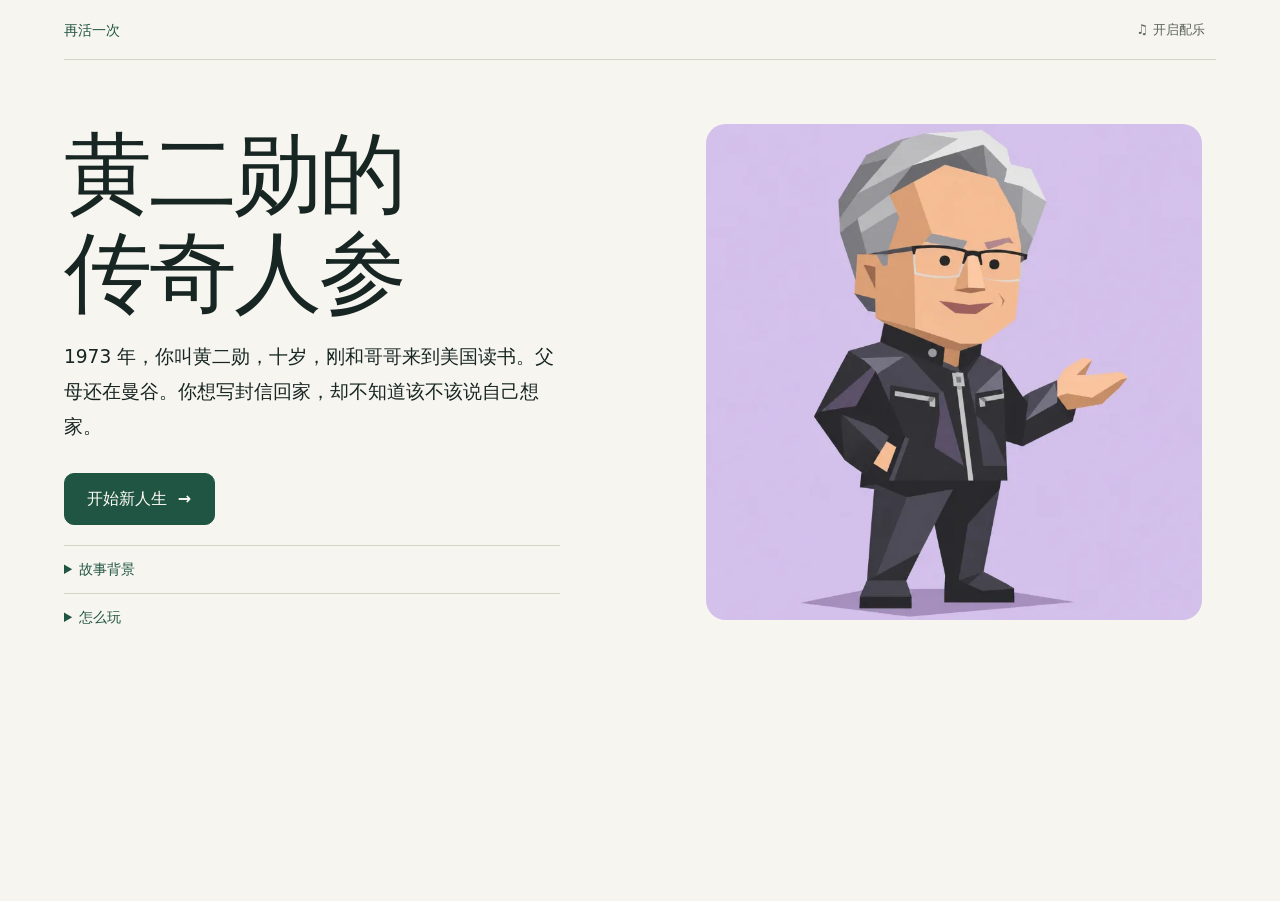
==== index.html @ cb3e5ae6 "Reduce game startup requests on slow connections" ====
<!doctype html>
<html lang="zh-CN">
<head>
  <meta charset="utf-8">
  <meta name="viewport" content="width=device-width, initial-scale=1, viewport-fit=cover">
  <meta name="theme-color" content="#f7f5ef">
  <meta name="description" content="你叫黄二勋，从十岁开始，经历读书、打工、恋爱和成家。十六站，走到2036年。每次由你来选。">
  <title>黄二勋的传奇人参</title>
  <link rel="stylesheet" href="./styles.css">
  <link rel="stylesheet" href="./life-trends.css">
  <link rel="stylesheet" href="./section-emotion.css">
</head>
<body>
  <a class="skip-link" href="#main">跳到主要内容</a>
  <div class="shell">
    <header class="site-header">
      <div id="site-heading"><span class="site-name">再活一次</span></div>
      <button id="music-toggle" class="btn" type="button" aria-pressed="false" title="UCSL 读博模拟器原配乐">♫ 开启配乐</button>
    </header>
    <p id="notice" class="notice" role="status" hidden></p>
    <main id="main" tabindex="-1">
      <div class="home">
        <div class="home-opening">
          <h1 class="page-title"><span class="title-phrase">黄二勋的</span><span class="title-phrase">传奇人参</span></h1>
          <p class="home-intro">1973 年，你叫黄二勋，十岁，刚和哥哥来到美国读书。父母还在曼谷。你想写封信回家，却不知道该不该说自己想家。</p>
        </div>
        <figure class="home-art">
          <div class="home-art-surface"><img src="./assets/jensen-guide.webp" width="768" height="768" alt="银发、眼镜和黑色皮夹克的黄二勋插画小人"></div>
        </figure>
        <div class="home-start" id="startup">
          <p id="startup-status" role="status">正在载入游戏……</p>
          <button id="startup-retry" class="btn" type="button" hidden>重新加载</button>
        </div>
      </div>
      <noscript><p class="loading">请启用 JavaScript 后重新打开本页。</p></noscript>
    </main>
  </div>
  <dialog id="modal" aria-labelledby="modal-title">
    <div id="modal-content"></div>
  </dialog>
  <div id="announcement" class="visually-hidden" role="status"></div>
  <script>
    (function () {
      var status = document.getElementById('startup-status');
      var retry = document.getElementById('startup-retry');
      function update(message) {
        if (!status.isConnected) return;
        status.textContent = message;
        retry.hidden = false;
      }
      var slow = setTimeout(function () {
        update('网络有点慢，游戏仍在载入。');
      }, 8000);
      function checkStartup(event) {
        if (!event.target || event.target.id !== 'game-script') return;
        clearTimeout(slow);
        update('游戏未能载入，请重新加载。');
      }
      document.addEventListener('error', checkStartup, true);
      document.addEventListener('load', checkStartup, true);
      retry.addEventListener('click', function () { location.reload(); });
    })();
  </script>
  <script type="module" id="game-script" src="./game-e1df90e12236.js"></script>
</body>
</html>
---- styles.css ----
@font-face {
  font-family: "Life Handwriting";
  src: url("./assets/fonts/life-handwriting.woff") format("woff");
  font-style: normal;
  font-weight: 400;
  font-display: swap;
}

:root {
  color-scheme: light;
  --paper: #f5f3ec;
  --ink: #172623;
  --muted: #4d5b54;
  --accent: #205543;
  --accent-hover: #154334;
  --wash: #e1e8dd;
  --rule: #a8ada2;
  --outline: #65746a;
  --track: #d9dacf;
  --radius: 0.42rem;
  font-family: Inter, "PingFang SC", "Hiragino Sans GB", "Microsoft YaHei", "Noto Sans CJK SC", system-ui, sans-serif;
  font-size: 100%;
  font-weight: 400;
  line-height: 1.6;
  color: var(--ink);
  background: var(--paper);
  font-synthesis: none;
}

*, *::before, *::after { box-sizing: border-box; }
body { margin: 0; }
button, input { font: inherit; }
button { cursor: pointer; }
button:disabled { cursor: default; }
a { color: var(--accent); text-underline-offset: 0.22em; overflow-wrap: anywhere; }
p, ul, ol, dl { margin: 0; }
h1, h2, h3 { margin: 0; line-height: 1.22; }
p + p { margin-top: 0.8em; }
[hidden] { display: none !important; }
:focus-visible { outline: 2px solid var(--accent); outline-offset: 4px; }
::selection { background: var(--wash); color: var(--ink); }
.visually-hidden, .skip-link:not(:focus) {
  position: absolute;
  inline-size: 1px;
  block-size: 1px;
  overflow: hidden;
  clip-path: inset(50%);
  white-space: nowrap;
}
.skip-link:focus {
  position: fixed;
  z-index: 2;
  inset: 0.7rem auto auto 0.7rem;
  padding: 0.55rem 0.9rem;
  background: var(--paper);
}
.shell {
  max-width: 100rem;
  min-height: 100vh;
  min-height: 100svh;
  margin-inline: auto;
  padding-inline: clamp(1.125rem, 2.6vw, 2.5rem);
  display: flex;
  flex-direction: column;
}
.topbar {
  display: grid;
  grid-template-columns: 1fr auto 1fr;
  align-items: center;
  gap: 1.5rem;
  min-height: 5.25rem;
  border-bottom: 1px solid var(--outline);
  padding: 0.85rem 1.1rem;
}
.brand { display: flex; align-items: center; gap: 0.85rem; min-width: 0; }
.brand strong { font-size: clamp(1.13rem, 2vw, 1.8rem); white-space: nowrap; line-height: 1; }
.brand-mark { position: relative; display: block; flex: 0 0 2.6rem; height: 2.05rem; }
.brand-mark::before, .brand-mark::after {
  content: "";
  position: absolute;
  inset: 54% auto auto 14%;
  width: 76%;
  height: 1.5px;
  background: currentColor;
  transform-origin: left;
}
.brand-mark::before { transform: rotate(-26deg); }
.brand-mark::after { transform: rotate(19deg); }
.brand-mark i {
  position: absolute;
  z-index: 1;
  width: 0.53rem;
  height: 0.53rem;
  border-radius: 50%;
  border: 1.5px solid currentColor;
  background: var(--paper);
}
.brand-mark i:nth-child(1) { top: 42%; left: 5%; }
.brand-mark i:nth-child(2) { top: 15%; right: 9%; }
.brand-mark i:nth-child(3) { bottom: 10%; right: 9%; }
.top-actions { display: flex; justify-content: flex-end; gap: 0.8rem; }
.chapter-dots {
  list-style: none;
  padding: 0;
  display: flex;
  align-items: center;
  gap: clamp(0.55rem, 1.45vw, 1.25rem);
}
.chapter-dots li { width: 0.7rem; height: 0.7rem; border: 1px solid var(--accent); border-radius: 50%; }
.chapter-dots .past { background: var(--accent); }
.chapter-dots .current { background: var(--accent); outline: 1px solid var(--accent); outline-offset: 3px; }
.btn {
  display: inline-flex;
  gap: 0.65em;
  align-items: center;
  justify-content: center;
  min-height: 2.85rem;
  padding: 0.55rem 1.1rem;
  border: 1px solid var(--outline);
  border-radius: var(--radius);
  background: transparent;
  color: var(--ink);
  font-weight: 620;
  line-height: 1.35;
  text-align: center;
}
.btn:hover:not(:disabled) { background: var(--wash); }
.btn.primary { background: var(--accent); border-color: var(--accent); color: #fffdf7; }
.btn.primary:hover:not(:disabled) { background: var(--accent-hover); border-color: var(--accent-hover); }
.btn:disabled { background: var(--track); color: var(--muted); border-color: var(--track); }
.btn.large { min-height: 3.45rem; padding-inline: 1.45rem; font-size: 1.1rem; }
.btn.quiet { border-color: transparent; font-weight: 500; }
.actions { display: flex; align-items: center; flex-wrap: wrap; gap: 0.7rem; }
#main { flex: 1; }
.page-title:focus, #main:focus { outline: none; }
.footer { padding: 1rem 1.1rem 1.25rem; border-top: 1px solid var(--rule); font-size: 0.85rem; color: var(--muted); }
.notice { margin-top: 1rem; padding: 0.6rem 0.85rem; border: 1px solid var(--outline); border-radius: var(--radius); color: var(--muted); }
.loading { padding: 3rem 1rem; color: var(--muted); }
.eyebrow { color: var(--accent); font-size: 0.98rem; font-weight: 700; font-variant-numeric: tabular-nums; }
.subtle { color: var(--muted); font-size: 0.92rem; }

.home {
  display: grid;
  grid-template-columns: minmax(0, 1fr);
  gap: 1.3rem;
  width: min(100%, 72rem);
  margin-inline: auto;
  padding: clamp(1.75rem, 5vw, 4.5rem) 0 2rem;
}
.home-meta { border-top: 1px solid var(--outline); padding-top: 1rem; padding-bottom: 0.55rem; }
.home-meta dl { display: grid; grid-template-columns: auto 1fr; gap: 0.55rem 1.2rem; }
.home-meta dt { color: var(--muted); }
.home-meta dd { margin: 0; font-weight: 650; }
.home-meta p { margin-top: 1.1rem; }
.life-prologue { max-width: 40rem; display: grid; gap: 1.3rem; margin-top: 1.7rem; }
.life-prologue h2 { font-size: 1rem; color: var(--accent); margin-bottom: 0.5rem; }
.life-prologue p { color: var(--muted); line-height: 1.85; }
.opening-task { line-height: 1.8; }
.scene-context { margin-block: 1rem 1.2rem; font-size: 0.93rem; line-height: 1.7; overflow-wrap: anywhere; }
.scene-date { color: var(--accent); font-weight: 650; }
.street-address, .person-role { color: var(--muted); }
.cast-line { max-width: 64rem; }
.address-note { margin-top: 0.45rem; font-size: 0.82rem; color: var(--muted); }
.address-note summary { cursor: pointer; width: fit-content; }
.address-note p { margin-top: 0.45rem; }
.scene-mission { border-block: 1px solid var(--rule); padding-block: 1rem; margin-block: 1.3rem; }
.scene-mission h2 { font-size: 1.04rem; color: var(--accent); margin-bottom: 0.55rem; line-height: 1.6; }
.scene-mission h2 span { font-weight: 450; color: var(--muted); }
.mission-deliverable { color: var(--muted); font-size: 0.9rem; }

.game-layout {
  display: grid;
  grid-template-columns: clamp(10rem, 17.5vw, 16.5rem) minmax(0, 1fr);
  gap: clamp(1.7rem, 4vw, 4.2rem);
  padding: clamp(1.6rem, 2.5vw, 2.45rem) clamp(0rem, 1.2vw, 1.1rem);
}
.sidebar { padding: 0.35rem clamp(1rem, 2vw, 2rem) 0 0; border-inline-end: 1px solid var(--rule); }
.year { font-size: clamp(1.8rem, 4.25vw, 4.1rem); font-weight: 800; letter-spacing: -0.045em; line-height: 1.1; font-variant-numeric: tabular-nums; overflow-wrap: anywhere; }
.place { margin-top: 0.45rem; font-size: clamp(0.92rem, 1.4vw, 1.2rem); }
.chapter-nav { margin-top: 1.5rem; border-top: 1px solid var(--rule); padding-top: 1.25rem; }
.chapter-counter { font-size: 1rem; font-weight: 700; }
.chapter-list { position: relative; list-style: none; margin-top: 1rem; padding: 0 0 0 1.4rem; }
.chapter-list::before { content: ""; position: absolute; inset: 1.35rem auto 1.35rem 0.38rem; width: 1px; background: var(--outline); }
.chapter-list li {
  position: relative;
  margin-block: 0.32rem;
  padding: 0.47rem 0.58rem;
  line-height: 1.4;
  border-radius: var(--radius);
  font-size: clamp(0.88rem, 1.35vw, 1.15rem);
}
.chapter-list li::before {
  content: "";
  position: absolute;
  left: -1.42rem;
  top: 50%;
  width: 0.78rem;
  height: 0.78rem;
  transform: translateY(-50%);
  border-radius: 50%;
  border: 1px solid var(--accent);
  background: var(--paper);
}
.chapter-list .past::before, .chapter-list [aria-current]::before { background: var(--accent); }
.chapter-list [aria-current] { background: var(--accent); color: #fffdf7; font-weight: 700; }
.play-column { min-width: 0; }
.scene-header {
  display: flex;
  justify-content: space-between;
  gap: 0.45rem 1rem;
  flex-wrap: wrap;
  margin: 0 0 0.75rem;
}
.scene-clock { color: var(--muted); font-size: 0.88rem; font-variant-numeric: tabular-nums; }
.scene-title {
  padding: 0 0 0.75rem;
  border-bottom: 1px solid var(--outline);
  font-size: clamp(2rem, 3.9vw, 3.65rem);
  font-weight: 790;
  letter-spacing: -0.035em;
  overflow-wrap: anywhere;
}
.scene-story { margin-block: 1rem 1.2rem; font-size: clamp(1.06rem, 1.65vw, 1.4rem); line-height: 1.7; max-width: 49em; }
.story-text { white-space: pre-line; overflow-wrap: anywhere; }
.echo { border-inline-start: 2px solid var(--outline); padding-inline-start: 0.75rem; margin-block: 1.05rem; color: var(--muted); font-size: 0.95rem; }
.echo strong { color: var(--accent); }
.phase-form { margin: 1.55rem 0 0; }
.options {
  display: grid;
  gap: 0.72rem;
  border: 0;
  padding: 0;
  margin: 0;
  min-inline-size: 0;
}
.phase-heading { margin-bottom: 0.6rem; padding: 0; color: var(--accent); font-size: 1.17rem; font-weight: 730; }
.phase-description { max-width: 48rem; margin-bottom: 0.35rem; color: var(--muted); }
.choice-row {
  position: relative;
  display: grid;
  grid-template-columns: 2.5rem minmax(0, 1fr) auto;
  gap: 0.6rem 1.15rem;
  align-items: center;
  min-height: 5.05rem;
  padding: 0.75rem clamp(0.78rem, 2vw, 1.6rem);
  border: 1px solid var(--outline);
  border-radius: var(--radius);
  cursor: pointer;
}
.choice-row:hover, .choice-row:has(:checked) { background: var(--wash); border-color: var(--accent); }
.choice-row:has(:focus-visible) { outline: 2px solid var(--accent); outline-offset: 3px; }
.choice-row:has(:disabled) { cursor: default; color: var(--muted); border-color: var(--rule); }
.choice-row:has(:disabled):hover { background: transparent; }
.option-letter { color: var(--accent); font-size: 1.55rem; font-weight: 740; text-align: center; border-inline-end: 1px solid var(--outline); padding-inline-end: 0.45rem; }
.option-title { display: block; font-size: clamp(1.08rem, 1.7vw, 1.38rem); font-weight: 720; line-height: 1.4; overflow-wrap: anywhere; }
.option-description { display: block; color: var(--muted); font-size: clamp(0.9rem, 1.25vw, 1.06rem); overflow-wrap: anywhere; }
.option-preview { display: flex; flex-wrap: wrap; gap: 0.1rem 1rem; margin-top: 0.18rem; color: var(--accent); font-size: 0.87rem; }
.option-preview b { font-weight: 680; }
.option-preview b + b { margin-inline-start: 0.5em; }
.radio-mark { inline-size: 1.1rem; block-size: 1.1rem; border: 1px solid var(--outline); border-radius: 50%; }
.choice-row:has(:checked) .radio-mark { border: 0.29rem solid var(--accent); background: var(--paper); }
.choice-row:has(:disabled) .radio-mark { visibility: hidden; }
.turn-bar {
  border-top: 1px solid var(--rule);
  display: grid;
  grid-template-columns: minmax(0, 1fr) auto;
  align-items: start;
  gap: 0.65rem 2.4rem;
  margin-top: 1.35rem;
  padding-top: 1rem;
}
.turn-bar > .btn { min-width: 10.5rem; }
.stat-grid { display: grid; grid-template-columns: repeat(3, minmax(0, 1fr)); gap: 0.6rem clamp(0.6rem, 2.5vw, 2.1rem); min-width: 0; }
.stat-grid label { min-width: 0; font-variant-numeric: tabular-nums; }
.stat-grid label span { display: block; font-size: 0.92rem; font-weight: 650; }
progress, meter {
  display: block;
  width: 100%;
  height: 0.45rem;
  border: 0;
  border-radius: 1rem;
  background: var(--track);
  overflow: hidden;
}
progress { margin-top: 0.34rem; appearance: none; }
progress::-webkit-progress-bar { background: var(--track); }
progress::-webkit-progress-value { background: var(--accent); border-radius: 1rem; }
progress::-moz-progress-bar { background: var(--accent); border-radius: 1rem; }
.meter-track { width: 100%; height: 0.4rem; border-radius: 1rem; background: var(--track); overflow: hidden; }
.meter-track span { display: block; height: 100%; border-radius: 1rem; background: var(--accent); }
.more-stats { margin-top: 0.5rem; font-size: 0.84rem; }
.more-stats .stat-grid { margin-top: 0.6rem; }
summary { cursor: pointer; color: var(--accent); }
.scene-fact { margin-top: 1.05rem; font-size: 0.9rem; }
.scene-fact summary, .archive .source-list { padding-block: 0.42rem; }
.fact-body { padding-block: 0.45rem 0.7rem; }
.fact-body p + p { margin-top: 0.45rem; }
.source-list { padding-inline-start: 1.2rem; margin-top: 0.5rem; }
.source-list li + li { margin-top: 0.35rem; }
.prep-result { margin-top: 1rem; }
.prep-result > div { margin-block: 0.45rem 0.8rem; }
.result { margin-top: 1.5rem; max-width: 54rem; }
.result h2 { margin-block: 0.55rem 0.75rem; font-size: clamp(1.4rem, 2.4vw, 2.1rem); overflow-wrap: anywhere; }
.result .story-text { font-size: clamp(1.03rem, 1.4vw, 1.22rem); }
.result .subtle { margin-top: 0.65rem; }

.ending-layout { display: grid; grid-template-columns: minmax(0, 0.95fr) minmax(0, 1.05fr); gap: clamp(2rem, 5.3vw, 5rem); padding: clamp(2rem, 5.4vw, 4.5rem) clamp(0rem, 2.5vw, 2.1rem); }
.ending-layout > * { min-width: 0; }
.ending-life h1 { font-size: clamp(2.55rem, 4.75vw, 4.7rem); letter-spacing: -0.045em; margin-block: 0.35rem 0.8rem; overflow-wrap: anywhere; }
.ending-subtitle { color: var(--accent); font-size: 1.12rem; font-weight: 650; }
.ending-life .story-text { margin-top: 1.1rem; }
.ending-life .actions { margin-block: 1.3rem 1.65rem; }
.highlights { margin-block: 1.4rem; border-top: 1px solid var(--rule); padding-top: 1rem; }
.highlights h2, .ending-life .journal h2 { margin-bottom: 0.65rem; font-size: 1.15rem; }
.highlights li + li { margin-top: 0.65rem; }
.portrait { padding-inline-start: clamp(1.4rem, 3.6vw, 3.6rem); border-inline-start: 1px solid var(--rule); }
.portrait > h2 { font-size: clamp(1.7rem, 3.15vw, 2.6rem); margin-block: 0.35rem 0.7rem; overflow-wrap: anywhere; }
.portrait > p { margin-block: 0.65rem; }
.dimension-group { margin-top: 1.2rem; }
.dimension-group h3 { font-size: 0.96rem; padding-bottom: 0.45rem; border-bottom: 1px solid var(--outline); }
.dimension { border-bottom: 1px solid var(--rule); }
.dimension summary { padding-block: 0.58rem; font-weight: 650; }
.dimension summary .dimension-meta { display: block; color: var(--muted); font-size: 0.86rem; font-weight: 450; }
.dimension-body { padding: 0.15rem 0 0.85rem 0.9rem; font-size: 0.92rem; }
.dimension-scale { display: flex; justify-content: space-between; align-items: start; gap: 0.6rem; margin-top: 0.25rem; font-size: 0.78rem; color: var(--muted); }
.dimension-body ul { padding-inline-start: 1.1rem; margin-top: 0.55rem; }
.dimension-body li + li { margin-top: 0.45rem; }
.journal { list-style: none; padding: 0; }
.journal-entry { border-top: 1px solid var(--rule); }
.journal-entry summary { min-height: 2.7rem; padding-block: 0.55rem; }
.journal-entry div { padding: 0 0 0.95rem 0.8rem; }
.journal-entry p { margin-top: 0.25rem; }
.archive { margin-top: 1.15rem; }

dialog {
  width: min(36rem, calc(100% - 2rem));
  max-height: min(45rem, calc(100% - 2rem));
  padding: 0;
  border: 1px solid var(--outline);
  border-radius: var(--radius);
  background: var(--paper);
  color: var(--ink);
  overscroll-behavior: contain;
}
dialog::backdrop { background: rgb(23 38 35 / 46%); }
body:has(dialog[open]) { overflow: hidden; }
#modal-content { padding: clamp(1.2rem, 3.8vw, 2rem); }
.modal-head { margin-bottom: 0.8rem; }
.modal-head h2 { font-size: clamp(1.4rem, 3vw, 1.9rem); overflow-wrap: anywhere; }
.modal-body { min-width: 0; overflow-wrap: anywhere; }
.modal-body .actions, #modal-content > .actions { justify-content: flex-end; margin-top: 1.2rem; }
.modal-body .subtle { margin-top: 0.45rem; }
.field { display: grid; gap: 0.35rem; margin-top: 0.9rem; font-weight: 650; }
.field input { padding: 0.6rem 0.7rem; border: 1px solid var(--outline); border-radius: var(--radius); background: transparent; color: var(--ink); font-weight: 400; width: 100%; }
.confirm-effects { border-top: 1px solid var(--rule); margin-top: 0.8rem; padding-top: 0.6rem; }
.confirm-outcomes { list-style: none; padding: 0; margin-top: 0.8rem; }
.confirm-outcomes li { border-top: 1px solid var(--rule); padding-block: 0.55rem; }
.confirm-outcomes p { margin-top: 0.22rem; }
.probability-basis { margin-top: 0.65rem; }
.probability-basis ul { padding-inline-start: 1.25rem; }

.phase-progress { display:flex; flex-wrap:wrap; gap:0.5rem 1.4rem; list-style:none; padding:0; margin:0.7rem 0 1.1rem; color:var(--muted); font-size:0.86rem; }
.phase-progress li { display:flex; align-items:center; gap:0.4rem; }
.phase-progress li span { display:inline-grid; place-items:center; width:1.35rem; height:1.35rem; border:1px solid var(--rule); border-radius:50%; font-size:0.75rem; }
.phase-progress [aria-current] { color:var(--accent); font-weight:700; }
.phase-progress [aria-current] span { background:var(--accent); border-color:var(--accent); color:var(--paper); }
.phase-progress .complete span { background:var(--wash); border-color:var(--accent); }
.life-commitments { margin-top:1.4rem; border-top:1px solid var(--rule); padding-top:0.9rem; font-size:0.84rem; }
.life-commitments dl { margin-top:0.8rem; }
.life-commitments dl div + div { margin-top:0.7rem; }
.life-commitments dt { color:var(--muted); }
.life-commitments dd { margin:0; font-weight:600; }
.option-tradeoff { display:block; margin-top:0.4rem; font-size:0.88rem; color:var(--muted); line-height:1.65; }
.result-resources { margin-top:0.9rem; font-size:0.88rem; }
.career-reflection { border-inline-start:1px solid var(--rule); padding-inline-start:clamp(1.4rem,3.6vw,3.6rem); align-self:start; }
.career-reflection h2 { margin:0.5rem 0; font-size:clamp(1.5rem,2.7vw,2.3rem); }
.career-reflection .story-text { margin-top:0.8rem; }
.life-facets { grid-column:1 / -1; display:grid; grid-template-columns:repeat(2,minmax(0,1fr)); gap:2rem 3rem; }
.resource-history { grid-column:1 / -1; min-width:0; border-top:1px solid var(--rule); padding:1rem 0; }
.resource-history > summary { color:var(--accent); font-weight:700; }
.resource-history > p { margin:1rem 0; max-width:65rem; }
.resource-controls { display:flex; flex-wrap:wrap; gap:1rem; }
.resource-controls label { display:grid; gap:.35rem; color:var(--muted); font-size:.9rem; }
.resource-controls select { padding:.6rem .8rem; min-height:44px; border:1px solid var(--rule); border-radius:8px; background:var(--paper); color:var(--ink); font:inherit; }
.resource-receipts { display:grid; gap:.65rem; padding-left:1.4rem; }
.resource-receipts p { margin:.2rem 0 0; color:var(--muted); }
.life-facet { border-top:1px solid var(--outline); padding-top:1rem; min-width:0; }
.life-facet h3 { margin-block:0.5rem 0.8rem; font-size:clamp(1.3rem,2vw,1.8rem); }
.life-facet > p:not(.eyebrow) { color:var(--muted); }
.life-facet details { margin-top:1rem; font-size:0.9rem; }
.life-facet ul { padding-left:1.2rem; margin-top:0.8rem; }
.life-facet li + li { margin-top:0.8rem; }
.life-facet li p { margin-top:0.2rem; color:var(--muted); }
.career-journal-heading { margin-top:2rem; }
.journal-heading { margin-bottom:1rem; }
.whole-life-ending .dimension-report { grid-column:auto; }

@media (max-width:40rem) {
  .phase-progress { gap:0.4rem 1rem; font-size:0.8rem; }
  .life-commitments { margin-top:0.7rem; padding-top:0.65rem; }
  .life-commitments dl { display:grid; grid-template-columns:repeat(2,minmax(0,1fr)); gap:0.6rem; }
  .life-commitments dl div + div { margin:0; }
  .life-facets { grid-template-columns:1fr; gap:1.5rem; }
  .career-reflection { border-inline-start:0; border-top:1px solid var(--rule); padding:1.2rem 0 0; }
}

@media (max-width: 52rem) {
  .topbar { padding-inline: 0; gap: 0.7rem; }
  .top-actions { gap: 0.45rem; }
  .top-actions .btn { padding-inline: 0.65rem; font-size: 0.9rem; }
  .game-layout { gap: 1.35rem; grid-template-columns: 8.4rem minmax(0, 1fr); }
  .sidebar { padding-inline-end: 0.85rem; }
  .turn-bar { gap: 0.7rem 1.25rem; }
  .ending-layout { gap: 1.7rem; }
}
@media (max-width: 40rem) {
  .topbar { grid-template-columns: minmax(0, 1fr) auto; min-height: 3.95rem; }
  #top-progress { display: none; }
  .brand { gap: 0.38rem; }
  .brand-mark { flex-basis: 1.85rem; height: 1.8rem; }
  .brand-mark i { width: 0.39rem; height: 0.39rem; }
  .top-actions .btn { padding-inline: 0.6rem; min-height: 2.75rem; }
  .footer { padding-inline: 0; }
  .game-layout { display: block; padding-top: 0.9rem; }
  .sidebar { padding: 0; border: 0; margin-bottom: 1rem; }
  .location { display: flex; align-items: baseline; flex-wrap: wrap; gap: 0.25rem 0.7rem; }
  .year { font-size: 1.65rem; }
  .place { margin: 0; }
  .chapter-nav { margin-top: 0.7rem; padding-top: 0.6rem; border-top: 1px solid var(--rule); }
  .chapter-list { display: none; }
  .chapter-counter { color: var(--muted); font-size: 0.85rem; font-weight: 540; }
  .scene-title { padding-bottom: 0.65rem; }
  .scene-story { margin-block: 0.8rem 1rem; }
  .phase-form { margin-top: 1.2rem; }
  .choice-row { grid-template-columns: 1.65rem minmax(0, 1fr) auto; gap: 0.55rem; }
  .option-letter { font-size: 1.1rem; padding-inline-end: 0.35rem; }
  .option-preview { gap: 0.05rem 0.6rem; }
  .radio-mark { inline-size: 0.9rem; block-size: 0.9rem; }
  .choice-row:has(:checked) .radio-mark { border-width: 0.22rem; }
  .turn-bar { grid-template-columns: 1fr; gap: 0.85rem; }
  .turn-bar > .btn { width: 100%; }
  .stat-grid { gap: 0.55rem; }
  .stat-grid label span { font-size: 0.85rem; }
  .ending-layout { display: block; padding-block: 1.8rem; }
  .portrait { margin-top: 1.6rem; padding: 1.4rem 0 0; border: 0; border-top: 1px solid var(--outline); }
}
@media (max-width: 23rem) {
  .shell { padding-inline: 0.8rem; }
  .topbar { gap: 0.35rem; }
  .top-actions { gap: 0.3rem; }
}
@media (forced-colors: active) {
  .choice-row:has(:checked) { border: 2px solid Highlight; }
  .chapter-dots .current { outline-color: Highlight; }
  .meter-track span { background: Highlight; }
}
.mobile-chapter { display: none; }
.atlas-link { display: inline-block; margin-top: 0.7rem; font-size: 0.91rem; }
.year.long-year { font-size: clamp(1.7rem, 2.7vw, 2.65rem); }
.journal-entry .journal-detail { padding: 0 0 0.9rem 0.8rem; }
.journal-entry .fact-body { padding: 0.35rem 0 0.5rem; }
.highlights ul { padding-inline-start: 1.2rem; }
.highlights p { margin-top: 0.2rem; }
.journal-heading { margin-bottom: 0.7rem; font-size: 1.26rem; }
.route-summary { margin-bottom: 0.7rem; }
.life-chart {
  grid-column: 1 / -1;
  border-top: 1px solid var(--outline);
  padding-top: 1.2rem;
  scroll-margin-top: 1rem;
}
.life-chart h2 { margin-bottom: 0.35rem; font-size: clamp(1.5rem, 3vw, 2.35rem); }
.chart-scroll { overflow-x: auto; margin-top: 0.85rem; }
.chart-scroll svg { display: block; width: 100%; height: auto; }
.chart-gridline { stroke: var(--rule); stroke-width: 1; }
.chart-tick, .candle-year { fill: var(--muted); font-size: 12px; }
.candle-close { fill: var(--ink); font-size: 12px; font-weight: 700; }
.candle { color: var(--accent); cursor: pointer; }
.candle.up { color: #7b5327; }
.candle.flat { color: var(--muted); }
.candle-hit { fill: transparent; stroke: transparent; stroke-width: 1.5px; }
.candle:hover .candle-hit { fill: rgb(32 85 67 / 6%); }
.candle.selected .candle-hit { fill: rgb(32 85 67 / 7%); stroke: var(--outline); }
.candle:focus-visible .candle-hit { stroke: var(--accent); stroke-width: 2.5px; }
.candle-wick { stroke: currentColor; stroke-width: 2; }
.candle-body { fill: currentColor; }
.candle-detail { margin-top: 1rem; padding: 0.9rem 0 0.15rem; border-top: 1px solid var(--rule); }
.candle-detail-heading { display: flex; align-items: baseline; gap: 0.35rem 1rem; flex-wrap: wrap; margin-bottom: 0.4rem; }
.candle-detail p { max-width: 57rem; }
.candle-detail .story-text { margin-top: 0.3rem; }
.chart-values, .chart-components { display: grid; grid-template-columns: repeat(4, minmax(0, 1fr)); gap: 0.65rem; margin-top: 0.8rem; max-width: 37rem; }
.chart-values div, .chart-components div { border-top: 1px solid var(--rule); padding-top: 0.35rem; }
.chart-values dt, .chart-components dt { color: var(--muted); font-size: 0.86rem; }
.chart-values dd, .chart-components dd { margin: 0; font-weight: 700; font-variant-numeric: tabular-nums; }
.ending-journal { grid-column: auto; }
.ending-layout { row-gap: 2.3rem; }
.dimension-meter { display: block; margin-top: 0.5rem; }
.dimension-report { scroll-margin-top: 1.5rem; }
.dimension-report .dimension-scale { font-weight: 400; font-size: 0.72rem; }
.dimension-report .dimension-meta { font-size: 0.77rem; }
@media (min-width: 80rem) {
  .dimension-columns { display: grid; grid-template-columns: repeat(2,minmax(0,1fr)); gap: 0 1.8rem; }
}

@media (max-width: 40rem) {
  .mobile-chapter { display: inline; }
  .year.long-year { font-size: 1.65rem; }
  .life-chart, .ending-journal { margin-top: 1.7rem; }
}
@media (forced-colors: active) {
  .candle.selected .candle-hit { stroke: Highlight; }
  .candle:focus-visible .candle-hit { stroke: Highlight; stroke-dasharray: 4 2; }
}

/* Story-led UI. Shared game, unchanged engine and saved-state contract. */
:root {
  --paper: #f7f5ef;
  --muted: #59635b;
  --wash: #e8eddf;
  --rule: #d4d5c9;
  --outline: #a9b2a3;
  --radius: 0.625rem;
}
.shell { max-width: 86rem; padding-inline: clamp(1rem, 4vw, 3.5rem); }
.topbar { min-height: 5rem; padding-inline: 0; border-color: var(--rule); gap: 1rem; }
.brand strong { font-size: 1.4rem; letter-spacing: 0.02em; }
.brand-mark { flex-basis: 2rem; height: 1.8rem; color: var(--accent); }
.top-actions .btn { border-color: transparent; color: var(--accent); font-size: 0.92rem; padding-inline: 0.7rem; }
.chapter-dots { gap: 0.8rem; }
.chapter-dots li { width: 0.45rem; height: 0.45rem; border-color: var(--outline); background: var(--rule); }
.chapter-dots .past, .chapter-dots .current { background: var(--accent); }
.btn { transition: background-color 140ms ease-out, border-color 140ms ease-out; min-height: 2.85rem; }
.btn.large { min-height: 3.25rem; font-size: 1rem; padding-inline: 1.4rem; }
.btn:active:not(:disabled) { transform: translateY(1px); }
.btn:disabled { color: #53604d; background: #e1e4d8; border-color: #e1e4d8; }
.home h1 { font-size: clamp(2.65rem, 7vw, 5.5rem); line-height: 1.13; font-weight: 800; letter-spacing: -0.035em; margin-bottom: 1rem; text-wrap: balance; }
.home .title-phrase { display: inline-block; white-space: nowrap; }
.home-intro { font-size: clamp(1rem, 1.55vw, 1.16rem); line-height: 1.9; max-width: 31rem; }
.home-art { margin: 0; width: min(45%, 13rem); justify-self: center; }
.home-art-surface { border-radius: 1.25rem; overflow: hidden; background: #ebe6f1; }
.home-art img { display: block; width: 100%; height: auto; object-fit: contain; }
.life-prologue { gap: 0; margin-top: 1.25rem; max-width: 31rem; }
.life-prologue details { border-top: 1px solid var(--rule); }
.life-prologue summary, .home-explore > summary { padding-block: 0.75rem; font-size: 0.9rem; }
.life-prologue p, .home-explore p { font-size: 0.9rem; line-height: 1.85; padding-block: 0.25rem 0.8rem; }
.home-explore { border-top: 1px solid var(--rule); max-width: 31rem; }
@media (min-width: 48rem) {
  .home { grid-template-columns: minmax(0, 1fr) minmax(0, 0.95fr); grid-template-rows: auto 1fr; gap: 1.75rem clamp(2rem, 6vw, 5.5rem); align-items: start; }
  .home-art { grid-column: 2; grid-row: 1 / span 2; width: 100%; max-width: 31rem; }
  .home-start { grid-column: 1; }
  .home .title-phrase { display: block; }
}
.explore-links { display: grid; gap: 0.5rem; padding-bottom: 1rem; }
.explore-links .atlas-link { margin: 0; min-height: 2.75rem; display: inline-flex; align-items: center; }
.game-layout { display: block; padding: 0; }
.journey-strip { display: flex; flex-wrap: wrap; align-items: center; justify-content: space-between; gap: 0.5rem 1.4rem; padding-block: 1.35rem; border-bottom: 1px solid var(--rule); }
.location { display: flex; align-items: baseline; flex-wrap: wrap; gap: 0.6rem 1rem; }
.year, .year.long-year { font-size: 1.45rem; font-weight: 700; letter-spacing: -0.02em; line-height: 1.4; }
.place { font-size: 0.9rem; color: var(--muted); margin: 0; }
.place span { margin-inline: 0.7rem; color: var(--outline); }
.chapter-nav { position: relative; margin: 0; padding: 0; border: 0; font-size: 0.84rem; }
.chapter-nav > summary { min-height: 2.75rem; display: flex; align-items: center; gap: 0.65rem; }
.chapter-nav > summary::after { content: '⌄'; }
.chapter-list { position: absolute; display: block; top: 2.25rem; right: 0; width: 13rem; z-index: 2; margin: 0; padding: 0.8rem 0.8rem 0.8rem 2.2rem; background: var(--paper); border: 1px solid var(--rule); border-radius: 0.75rem; box-shadow: 0 10px 30px rgb(23 38 35 / 9%); }
.chapter-list::before { left: 1.15rem; }
.chapter-list li { font-size: 0.9rem; }
.play-column { display: grid; grid-template-columns: minmax(0, 0.95fr) minmax(0, 1fr); column-gap: clamp(2.5rem, 5vw, 5rem); row-gap: 1.5rem; padding-block: 1.3rem 2.5rem; }
.scene-header { grid-column: 1 / -1; align-items: center; margin: 0 0 0.2rem; }
.phase-progress { margin: 0; gap: 1rem; font-size: 0.84rem; }
.phase-progress li + li::before { content: ''; width: 1.8rem; height: 1px; background: var(--rule); margin-right: 0.5rem; }
.phase-progress li span { width: 1.4rem; height: 1.4rem; }
.scene-clock { font-size: 0.76rem; color: var(--muted); }
.scene-stage, .decision-stage { min-width: 0; }
.scene-stage > .eyebrow { font-size: 0.86rem; margin-bottom: 0.7rem; }
.scene-title { padding: 0; border: 0; font-size: clamp(1.7rem, 2.8vw, 2.55rem); line-height: 1.35; letter-spacing: -0.02em; text-wrap: pretty; }
.scene-art { position: relative; margin: 1.25rem 0 0; border-radius: 1rem; overflow: hidden; }
.scene-art img { width: 100%; height: auto; max-height: 16rem; object-fit: cover; display: block; }
.scene-story { margin-block: 1.2rem; font-size: 1rem; line-height: 1.9; white-space: normal; }
.story-more { margin-top: 0.55rem; font-size: 0.96rem; }
.story-more summary { font-size: 0.86rem; padding-block: 0.45rem; }
.story-more p { margin-top: 0.4rem; }
.scene-mission { border: 0; background: #ebeee3; border-radius: 0.75rem; padding: 1rem 1.15rem; margin-block: 1.25rem; font-size: 0.9rem; line-height: 1.8; }
.scene-mission h2 { font-size: 1rem; margin-bottom: 0.4rem; }
.scene-mission h2 span { display: block; font-size: 0.8rem; }
.mission-deliverable { font-size: 0.8rem; margin-top: 0.35rem; }
.mission-deliverable summary { padding-block: 0.4rem; }
.scene-context, .life-commitments { margin: 0; border-top: 1px solid var(--rule); padding: 0; font-size: 0.85rem; }
.scene-context > summary, .life-commitments > summary { padding-block: 0.8rem; min-height: 2.75rem; }
.context-body { padding-bottom: 1rem; line-height: 1.8; }
.context-body p + p { margin-top: 0.6rem; }
.life-commitments dl { margin: 0; padding-block: 0.3rem 1rem; display: grid; grid-template-columns: repeat(2, minmax(0, 1fr)); gap: 0.7rem; }
.life-commitments dl div + div { margin: 0; }
.echo { margin-block: 1rem 0; font-size: 0.85rem; line-height: 1.8; }
.decision-stage { padding-top: 0.1rem; }
.choices-jump { display: none; }
.phase-form { margin: 0; }
.phase-form:focus { outline: none; }
.phase-heading { font-size: clamp(1.2rem, 1.75vw, 1.55rem); margin-bottom: 1rem; color: var(--ink); line-height: 1.5; }
.phase-description { font-size: 0.9rem; margin-bottom: 0.5rem; line-height: 1.75; }
.options { gap: 0.75rem; }
.choice-row { grid-template-columns: 1.85rem minmax(0, 1fr) 1.1rem; align-items: start; gap: 0.8rem; padding: 1.1rem 1.05rem; border: 1px solid var(--rule); border-radius: 0.9rem; background: #fcfbf7; min-height: 5.25rem; transition: background-color 140ms ease-out, border-color 140ms ease-out; }
.choice-row:hover { background: #f0f2e9; }
.choice-row:has(:checked) { background: var(--wash); border-color: var(--accent); }
.option-letter { border: 0; padding: 0; border-radius: 0.45rem; background: #ebeddf; color: var(--accent); font-size: 0.93rem; font-weight: 700; width: 1.85rem; height: 1.85rem; display: grid; place-items: center; }
.choice-row:has(:checked) .option-letter { background: var(--accent); color: #fffdf7; }
.option-title { font-size: 1.02rem; line-height: 1.55; font-weight: 680; }
.option-description { font-size: 0.86rem; line-height: 1.75; margin-top: 0.3rem; }
.option-expanded { display: none; margin-top: 0.65rem; padding-top: 0.65rem; border-top: 1px solid #cbd4c0; font-size: 0.85rem; line-height: 1.75; color: var(--muted); }
.option-preview { display: none; margin-top: 0.55rem; font-size: 0.82rem; line-height: 1.75; }
.option-preview > span { display: block; }
.choice-row:has(:checked) .option-expanded, .choice-row:has(:checked) .option-preview,
.choice-row:has(:disabled) .option-preview { display: block; }
.choice-row:has(:disabled) { background: #f1f0e9; }
.radio-mark { border: 0; width: 1.1rem; height: 1.85rem; line-height: 1.85rem; color: transparent; font-weight: 700; }
.choice-row:has(:checked) .radio-mark { color: var(--accent); background: none; border: 0; }
.choice-hint { min-height: 1.5rem; color: var(--muted); font-size: 0.8rem; margin-top: 0.85rem; }
.turn-bar { grid-template-columns: 1fr; gap: 1rem; margin-top: 0.85rem; padding-top: 1rem; }
.turn-bar > .btn { width: 100%; }
.stat-grid { gap: 1rem; }
.stat-grid label span { font-size: 0.8rem; font-weight: 500; }
progress { height: 0.25rem; }
.more-stats { font-size: 0.78rem; margin-top: 0.65rem; }
.more-stats > summary { min-height: 2rem; display: flex; align-items: center; gap: 0.4rem; }
.more-stats > summary::before { content: '+'; }
.more-stats[open] > summary::before { content: '−'; }
.more-stats .stat-grid { gap: 0.8rem; }
.scene-sources { grid-column: 1 / -1; border-top: 1px solid var(--rule); padding-top: 0.35rem; }
.scene-fact { margin-top: 0.25rem; font-size: 0.84rem; }
.scene-fact > summary { min-height: 2.75rem; padding-block: 0.7rem; }
.result { margin: 0; padding: 1.5rem; background: var(--wash); border-radius: 1rem; }
.result h2 { margin-top: 0; font-size: 1.65rem; line-height: 1.5; }
.result .story-text { font-size: 1rem; line-height: 1.9; }
.result .subtle { font-size: 0.85rem; }
.is-result .scene-stage { align-self: start; }
.is-result .scene-context { margin-top: 1.5rem; }
dialog { border-color: var(--rule); border-radius: 1.1rem; box-shadow: 0 18px 65px rgb(23 38 35 / 16%); }
.field input { min-height: 3rem; background: #fffdf8; }
.confirm-outcomes { display: grid; gap: 0.4rem; }
.confirm-outcomes li { padding-block: 0.75rem; }
.ending-layout { padding: 3rem 0; gap: 2.5rem 3rem; }
.ending-life h1 { font-size: clamp(2rem, 4vw, 3.5rem); line-height: 1.3; }
.ending-links { display: flex; flex-wrap: wrap; gap: 0.25rem 1.25rem; margin-top: 0.7rem; }
.ending-links .atlas-link { display: inline-flex; align-items: center; min-height: 2.75rem; margin: 0; }
.life-facets { gap: 1.25rem; }
.life-facet { background: #fcfbf7; border: 1px solid var(--rule); border-radius: 1rem; padding: 1.4rem; }
.life-facet h3 { font-size: 1.2rem; }
.life-facet .facet-status { font-size: 1.05rem; font-weight: 600; margin-top: 0.65rem; }
.life-facet p { font-size: 0.95rem; line-height: 1.85; }
.dimension summary, .journal-entry summary { padding-block: 0.85rem; }
.notice { background: var(--wash); border-color: var(--rule); }
.ending-personality { align-self: start; border: 1px solid var(--rule); padding: clamp(1.3rem, 3vw, 2.4rem); background: #fcfbf7; text-align: center; }
.personality-art { width: min(55%, 14rem); margin: 1.25rem auto; }
.personality-art img { width: 100%; height: auto; display: block; }
.ending-personality h2 { font-size: clamp(1.7rem, 3vw, 2.5rem); line-height: 1.35; overflow-wrap: anywhere; text-wrap: balance; }
.personality-intro { margin-top: 0.8rem; text-wrap: pretty; }
.personality-evidence { text-align: left; border-top: 1px solid var(--rule); margin-top: 1.4rem; padding-top: 1.1rem; }
.personality-evidence h3 { font-size: 1rem; }
.personality-evidence ul { list-style: none; padding: 0; display: grid; gap: 0.7rem; margin-top: 0.75rem; }
.personality-evidence span { display: block; color: var(--muted); font-size: 0.78rem; }
.personality-evidence strong { display: block; font-size: 0.94rem; font-weight: 600; overflow-wrap: anywhere; }
.ending-personality .actions { justify-content: center; margin-top: 1.4rem; }
.ending-personality .actions .btn { width: 100%; }
.ending-personality .subtle { margin-top: 0.65rem; font-size: 0.8rem; }
.personality-details { display: inline-flex; align-items: center; min-height: 2.75rem; font-size: 0.86rem; margin-top: 0.25rem; }
.whole-life-ending > .career-reflection { grid-column: 1 / -1; border: 0; border-top: 1px solid var(--rule); padding: 1.5rem 0 0; }
.share-card-modal { max-height: calc(100dvh - 2rem); }
.share-card-modal #modal-content { display: flex; flex-direction: column; max-height: calc(100dvh - 2rem - 2px); padding: 0; }
.share-card-modal .modal-head { padding: 1.1rem 1.25rem; margin: 0; flex: 0 0 auto; border-bottom: 1px solid var(--rule); }
.share-card-modal .modal-head h2 { font-size: 1.2rem; }
.share-card-modal .modal-body { padding: 1rem; overflow-y: auto; min-height: 0; }
.share-card-image { display: block; width: 100%; height: auto; background: var(--paper); }
.share-card-help { font-size: 0.8rem; margin-top: 0.7rem; color: var(--muted); }
.share-card-footer { padding: 0.8rem 1.1rem 1.1rem; border-top: 1px solid var(--rule); flex: 0 0 auto; }
.share-card-footer .subtle { font-size: 0.79rem; }
.share-card-footer .actions { justify-content: flex-end; gap: 0.5rem; margin-top: 0.65rem; }
.share-card-footer .btn { font-size: 0.9rem; padding-inline: 0.85rem; }
.share-card-footer a.btn { display: inline-flex; align-items: center; justify-content: center; text-decoration: none; }
@media (max-width: 62rem) {
  .play-column { grid-template-columns: 1fr; row-gap: 1.5rem; }
  .scene-stage { max-width: none; }
  .scene-title { max-width: 30rem; }
  .scene-art { max-width: 32rem; }
  .scene-art img { max-height: 13rem; }
  .scene-story { max-width: 45rem; }
  .scene-header, .scene-sources { grid-column: 1; }
  .scene-stage .life-commitments { font-size: 0.82rem; }
  .decision-stage { scroll-margin-top: 1rem; }
  .choices-jump { display: inline-flex; align-items: center; min-height: 2.75rem; gap: 0.5rem; font-size: 0.85rem; margin-top: 0.4rem; }
  .phase-form { scroll-margin-top: 1rem; }
  .turn-bar { margin-top: 1rem; }
  .ending-layout { grid-template-columns: 1fr; }
  .career-reflection { border: 0; border-top: 1px solid var(--rule); padding: 1.5rem 0 0; }
  .portrait { padding: 1.5rem 0 0; border: 0; border-top: 1px solid var(--rule); }
}
@media (max-width: 40rem) {
  .shell { padding-inline: 1.15rem; }
  .topbar { min-height: 4.2rem; grid-template-columns: 1fr auto; gap: 0.4rem; }
  .brand strong { font-size: 1.18rem; }
  .top-actions { gap: 0.1rem; }
  .top-actions .btn { padding-inline: 0.4rem; font-size: 0.8rem; }
  .home .actions .btn { flex: 1; }
  .journey-strip { padding-block: 0.8rem; gap: 0.3rem; }
  .location { gap: 0.3rem 0.75rem; }
  .year, .year.long-year { font-size: 1.25rem; }
  .place { font-size: 0.79rem; }
  .place span { margin-inline: 0.35rem; }
  .chapter-nav { font-size: 0.78rem; }
  .chapter-nav summary { min-height: 2.75rem; }
  .chapter-list { right: auto; left: 0; }
  .scene-header { gap: 0.75rem; }
  .phase-progress { gap: 0.45rem; font-size: 0.75rem; width: 100%; }
  .phase-progress li + li::before { width: 0.7rem; margin-right: 0; }
  .scene-clock { font-size: 0.7rem; }
  .play-column { padding-top: 0.9rem; gap: 1.1rem; }
  .scene-title { font-size: 1.7rem; }
  .scene-art { margin-top: 1rem; }
  .scene-art img { max-height: 11rem; }
  .scene-story { font-size: 0.95rem; line-height: 1.85; }
  .scene-mission { padding: 0.9rem 1rem; }
  .phase-heading { font-size: 1.15rem; margin-bottom: 0.8rem; }
  .choice-row { grid-template-columns: 1.65rem minmax(0,1fr) 0.9rem; gap: 0.65rem; padding: 1rem 0.8rem; }
  .option-letter { width: 1.65rem; height: 1.65rem; font-size: 0.84rem; }
  .option-title { font-size: 0.97rem; }
  .option-description { font-size: 0.82rem; }
  .turn-bar > .btn { min-height: 3.2rem; }
  .result { padding: 1.2rem; }
  .result h2 { font-size: 1.5rem; }
  .life-facets { display: grid; grid-template-columns: 1fr; }
  .ending-layout { display: grid; padding-block: 2rem; }
  .life-facet { padding: 1.2rem; }
  .life-commitments dl { gap: 0.65rem; }
}
@media (prefers-reduced-motion: reduce) {
  *, *::before, *::after { animation: none !important; transition: none !important; scroll-behavior: auto !important; }
  .btn:active:not(:disabled) { transform: none; }
}
@media (forced-colors: active) {
  .choice-row:has(:checked) { outline: 2px solid Highlight; }
  .choice-row:has(:checked) .radio-mark { color: Highlight; }
}

/* The illustration and text share a spread when both have room. */
.game-layout.reader { width: min(100%, 72rem); margin-inline: auto; padding-block: clamp(1rem, 3vw, 2.4rem) 2.5rem; }
.reader-header { display: flex; flex-wrap: wrap; align-items: center; justify-content: space-between; gap: 0.55rem 1.5rem; padding-bottom: 0.85rem; border-bottom: 1px solid var(--rule); }
.scene-heading { min-width: 0; }
.scene-heading h1 { font-size: clamp(1.55rem, 2.65vw, 2.65rem); line-height: 1.3; letter-spacing: -0.025em; overflow-wrap: anywhere; text-wrap: pretty; }
.scene-meta { display: flex; flex-wrap: wrap; gap: 0.2rem 0.7rem; margin-top: 0.35rem; color: var(--muted); font-size: 0.9rem; font-variant-numeric: tabular-nums; }
.scene-spread { display: grid; gap: clamp(1rem, 3vw, 2.5rem); align-items: start; margin-block: clamp(1rem, 2.3vw, 1.85rem) 0; }
.scene-reading { width: 100%; max-width: 41rem; min-width: 0; margin-inline: auto; }
.reader .scene-art { margin: 0 auto; width: min(100%, 30rem); }
.reader .scene-art img { display: block; width: 100%; height: auto; max-height: none; object-fit: contain; }
.reader .scene-story { margin: 0; font-size: 1.05rem; line-height: 1.85; overflow-wrap: anywhere; }
.reader .decision-stage { padding: 0; margin-top: clamp(1.5rem, 3vw, 2.15rem); }
.option-grid { display: grid; gap: 0.65rem; }
.reader .choice-row { grid-template-columns: 1.25rem minmax(0, 1fr); gap: 0.8rem; min-height: 4.5rem; padding: 0.9rem 1rem; border-radius: 0.75rem; }
.reader .choice-indicator { width: 1.15rem; height: 1.15rem; margin-top: 0.3rem; border: 1.5px solid #8c978e; border-radius: 50%; display: block; }
.reader .choice-row:has(:checked) .choice-indicator { border-color: var(--accent); box-shadow: inset 0 0 0 3px var(--wash); background: var(--accent); }
.reader .choice-row:has(:focus-visible) { outline: 2px solid var(--accent); outline-offset: 3px; }
.reader .option-title { font-size: 1rem; line-height: 1.6; }
.reader .option-description { font-size: 0.96rem; line-height: 1.65; margin-top: 0.15rem; }
.reader .option-unavailable { display: block; margin-top: 0.35rem; font-size: 0.875rem; color: var(--ink); overflow-wrap: anywhere; }
.reader .turn-bar { border: 0; padding: 0; margin-top: 1rem; gap: 0; justify-items: end; }
.reader .turn-bar .btn { min-height: 3.15rem; width: auto; }
.reader .result { padding: 0; margin: 0; border: 0; border-radius: 0; background: none; }
.reader .result .story-text { font-size: 1.05rem; line-height: 1.85; }
.reader-tools { display: flex; flex-wrap: wrap; align-items: center; gap: 0.15rem 0.4rem; }
.reader-tools .btn { border-color: transparent; color: var(--muted); font-size: 0.875rem; font-weight: 550; min-height: 2.75rem; padding: 0.4rem 0.55rem; }
.reader-tools .btn[data-action="state"] { color: var(--accent); border-color: var(--outline); }
.reader-tools .btn:hover { color: var(--accent); }
.ending-art { margin: 0 0 1.3rem; width: fit-content; max-width: 100%; }
.ending-art img { width: auto; height: auto; max-height: 13rem; max-width: 100%; object-fit: contain; border-radius: 0.75rem; }
.modal-body > .scene-context { margin-top: 1.2rem; font-size: 1rem; }
.modal-body > .life-commitments { margin-top: 1.2rem; font-size: 1rem; }
.modal-body .stat-grid label span, .modal-body .more-stats { font-size: 1rem; }
@media (min-width: 44rem) {
  .option-grid { grid-template-columns: repeat(2, minmax(0, 1fr)); gap: 0.75rem; }
  .option-grid > :only-child { grid-column: 1 / -1; }
}
@media (min-width: 52rem) {
  .scene-spread:has(> .scene-art:not([hidden])) { grid-template-columns: minmax(0, 0.85fr) minmax(0, 1.15fr); }
  .scene-spread-result:has(> .scene-art:not([hidden])) { grid-template-columns: minmax(0, 0.67fr) minmax(0, 1.33fr); }
  .scene-spread-result .scene-reading { max-width: 46rem; }
  .reader .scene-art { width: 100%; }
}
@media (max-width: 43.99rem) {
  .reader-header { align-items: start; flex-direction: column; padding-bottom: 0.65rem; }
  .reader .scene-art { width: min(100%, 18rem); }
  .reader .decision-stage { margin-top: 1.25rem; }
  .reader .scene-story, .reader .result .story-text { font-size: 1rem; line-height: 1.8; }
  .reader .choice-row { gap: 0.7rem; padding: 0.85rem; }
  .reader .turn-bar .btn { width: 100%; }
}
@media (forced-colors: active) {
  .reader .choice-row:has(:checked) .choice-indicator { background: Highlight; border-color: Highlight; box-shadow: inset 0 0 0 3px Canvas; }
}

/* One readable result, then one compact life summary. */
.choice-feedback { margin-top: 1.25rem; }
.scene-after { color: var(--muted); line-height: 1.8; }
.person-reaction { display: grid; grid-template-columns: max-content minmax(0, 1fr); gap: 0.7rem; line-height: 1.85; margin-top: 1rem; }
.person-reaction > strong { max-width: 9rem; color: var(--accent); font-size: 0.92rem; font-weight: 650; }
.turn-event { margin-top: 1.4rem; border-inline-start: 3px solid var(--accent); padding: 0.1rem 0 0.1rem 1.1rem; }
.turn-event[data-event-tone="crisis"] { border-color: #944632; }
.turn-event[data-event-tone="mixed"] { border-color: #887036; }
.event-kicker { color: var(--accent); font-size: 0.84rem; font-weight: 700; letter-spacing: 0.08em; margin: 0 0 0.3rem; }
.turn-event[data-event-tone="crisis"] .event-kicker { color: #944632; }
.turn-event[data-event-tone="mixed"] .event-kicker { color: #75602e; }
.turn-event h3 { font-size: 1.15rem; line-height: 1.5; margin: 0 0 0.5rem; }
.turn-event p + p { margin-top: 0.65rem; }
.event-cause { color: var(--muted); font-size: 0.9rem; line-height: 1.75; }
.turn-changes { border-top: 1px solid var(--rule); margin-top: 1.3rem; padding-top: 0.85rem; }
.turn-changes h3, .impact-preview h3 { font-size: 0.9rem; font-weight: 600; color: var(--muted); line-height: 1.6; }
.value-deltas { display: flex; flex-wrap: wrap; gap: 0.4rem 1.25rem; list-style: none; padding: 0; margin-top: 0.45rem; font-size: 0.95rem; font-variant-numeric: tabular-nums; }
.value-deltas li { white-space: nowrap; }
.delta-up { color: var(--accent); }
.delta-down { color: #944632; }
.event-stat-deltas { font-size: 0.88rem; margin-top: 0.7rem; }
.pressure-changes { margin-top: 0.4rem; font-size: 0.9rem; }
.pressure-changes > summary { min-height: 2.75rem; padding-block: 0.65rem; color: var(--muted); }
.pressure-changes .value-deltas { margin-top: 0; padding-bottom: 0.7rem; }
.impact-preview { border-top: 1px solid var(--rule); margin-top: 1rem; padding-top: 0.8rem; }
.impact-preview .subtle { line-height: 1.75; }
.compact-ending { display: block; width: min(100%, 43rem); margin-inline: auto; padding: clamp(1.5rem, 4vw, 3rem) 0; }
.life-summary { min-width: 0; }
.summary-heading { display: grid; grid-template-columns: 8.5rem minmax(0, 1fr); gap: 1.6rem; align-items: center; }
.summary-portrait { margin: 0; }
.summary-portrait img { display: block; width: 100%; height: auto; border-radius: 0.75rem; }
.summary-score-label { color: var(--muted); font-size: 0.88rem; }
.summary-score { margin: 0 !important; font-variant-numeric: tabular-nums; line-height: 1.15; color: var(--accent); }
.summary-score strong { font-size: clamp(3.4rem, 7vw, 4.2rem); letter-spacing: -0.045em; font-weight: 750; }
.summary-score > span { color: var(--muted); font-size: 1rem; }
.summary-heading h1 { font-size: clamp(1.35rem, 2.6vw, 1.8rem); line-height: 1.45; margin-top: 0.4rem; text-wrap: pretty; overflow-wrap: anywhere; }
.summary-comment { font-size: 1.05rem; line-height: 1.85; margin-top: 1.35rem; white-space: pre-line; }
.summary-personality { color: var(--muted); font-size: 0.9rem; margin-top: 0.55rem; line-height: 1.7; }
.life-value-list { display: grid; grid-template-columns: repeat(3, minmax(0, 1fr)); gap: 0 1.5rem; padding-block: 0.6rem; border-block: 1px solid var(--rule); margin-top: 1.3rem; }
.life-value-list > div { display: flex; align-items: baseline; justify-content: space-between; gap: 0.6rem; padding-block: 0.6rem; }
.life-value-list dt { color: var(--muted); font-size: 0.92rem; }
.life-value-list dd { margin: 0; color: var(--accent); font-size: 1.2rem; line-height: 1.3; font-weight: 650; font-variant-numeric: tabular-nums; }
.life-highlights { margin-top: 1.3rem; }
.life-highlights h2 { font-size: 0.92rem; color: var(--muted); font-weight: 500; margin-bottom: 0.8rem; }
.life-highlights ol { list-style: none; padding: 0; display: grid; gap: 0.9rem; }
.life-highlights li { font-size: 0.96rem; line-height: 1.8; }
.life-highlights li p + p { margin-top: 0.2rem; color: var(--muted); }
.highlight-title span { color: var(--muted); font-variant-numeric: tabular-nums; margin-right: 0.3rem; }
.highlight-title strong { font-weight: 650; }
.summary-stop { margin-top: 1.1rem; }
.summary-actions { margin-top: 1.6rem; }
.compact-ending > .resource-history, .ending-archive { margin-top: 1.35rem; }
.ending-archive { border-top: 1px solid var(--rule); }
.compact-ending > .resource-history + .ending-archive { margin-top: 0; }
.ending-archive > summary { min-height: 3rem; padding-block: 0.85rem; font-size: 0.95rem; }
.archive-content { padding-block: 0.6rem 1rem; }
.archive-content > .story-text { margin-top: 0.9rem; }
.compact-ending .life-facets { display: block; margin-top: 1.6rem; }
.compact-ending .life-facet { padding: 1.1rem 0; border: 0; border-top: 1px solid var(--rule); background: none; border-radius: 0; }
.compact-ending .life-facet h3 { font-size: 1.1rem; margin: 0 0 0.5rem; }
.compact-ending .life-facet .facet-status { font-size: 0.98rem; margin-top: 0; }
.compact-ending .career-reflection { margin-top: 1rem; padding: 1rem 0; border: 0; border-top: 1px solid var(--rule); }
.compact-ending .career-reflection h2 { font-size: 1.25rem; }
.compact-ending .ending-journal { margin-top: 1.5rem; }
.compact-ending .journal-heading { font-size: 1.2rem; margin-bottom: 0.7rem; }
.compact-ending .dimension-report { border-block: 1px solid var(--rule); margin-block: 1.2rem; padding: 0; }
.compact-ending .dimension-report > summary { padding-block: 0.8rem; }
.compact-ending .dimension-report > .story-text { margin-top: 0.5rem; }
.compact-ending .dimension-columns { display: block; padding-bottom: 1rem; }
.state-heading { font-size: 1rem; margin-top: 1.2rem; }
.state-heading + .life-value-list { margin-top: 0.65rem; }
.state-resources { margin-top: 0.8rem; }
.state-resources > summary { min-height: 2.75rem; padding-block: 0.7rem; }
.state-resources .stat-grid { padding-block: 0.4rem 0.8rem; }
.pressure-state { display: grid; grid-template-columns: repeat(2, minmax(0, 1fr)); gap: 0.6rem 1.4rem; padding-bottom: 0.8rem; }
.pressure-state > div { display: flex; gap: 0.7rem; justify-content: space-between; }
.pressure-state dt { color: var(--muted); }
.pressure-state dd { margin: 0; font-variant-numeric: tabular-nums; }
.score-method { margin-top: 0.7rem; }
.score-method > summary { padding-block: 0.8rem; }
.score-weights { display: grid; gap: 0.8rem; margin-top: 0.8rem; font-size: 0.9rem; }
.score-weights dt { font-weight: 650; }
.score-weights dd { margin: 0.15rem 0 0; color: var(--muted); }
@media (min-width: 56rem) {
  .compact-ending { width: min(100%, 72rem); }
  .life-summary:has(.summary-record) { display: grid; grid-template-columns: minmax(0, 1.05fr) minmax(0, 0.95fr); gap: 0 clamp(2rem, 5vw, 4rem); align-items: start; }
  .summary-record { grid-column: 2; grid-row: 1 / span 2; min-width: 0; }
  .summary-record .life-value-list { margin-top: 0; }
  .summary-actions { align-self: start; }
  .archive-content { max-width: 47rem; }
}
@media (max-width: 620px) {
  .compact-ending { padding-block: 1.5rem; }
  .summary-heading { grid-template-columns: 6.25rem minmax(0, 1fr); gap: 1.1rem; }
  .summary-score strong { font-size: 3.2rem; }
  .summary-heading h1 { font-size: 1.3rem; margin-top: 0.35rem; }
  .summary-comment { margin-top: 1.1rem; font-size: 1rem; }
  .life-value-list { grid-template-columns: repeat(2, minmax(0, 1fr)); gap: 0 1.5rem; }
  .life-value-list dt { font-size: 0.9rem; }
  .life-value-list dd { font-size: 1.15rem; }
  .person-reaction { display: block; }
  .person-reaction > strong { display: block; margin-bottom: 0.1rem; max-width: none; }
  .turn-event { padding-left: 0.85rem; }
  .summary-actions { gap: 0.45rem; }
  .summary-actions .btn { flex: 1 1 auto; padding-inline: 0.9rem; }
}

/* One handwritten page holds the outcome, its human response and its costs. */
.reader .result-paper {
  --note-muted: #6f716b;
  padding: clamp(1.15rem, 3.4vw, 2rem);
  border: 1px solid #dfdcd2;
  border-radius: 0.75rem;
  background: #fcfaf5;
  box-shadow: 0 3px 12px #37392e06;
  font-family: "Life Handwriting", "Kaiti SC", KaiTi, STKaiti, serif;
  font-size: 1.14rem;
  line-height: 1.8;
  overflow-wrap: anywhere;
}
.reader .result-paper .story-text { font-size: inherit; line-height: inherit; }
.result-paper .choice-feedback { margin-top: 0.5rem; }
.result-paper .scene-after { color: #62665e; line-height: inherit; }
.result-paper .person-reaction { display: block; margin-top: 0.5rem; line-height: inherit; }
.result-paper .person-reaction > strong { display: inline; color: var(--note-muted); font: inherit; margin: 0 0.6em 0 0; }
.result-paper .turn-event { border: 0; padding: 0; margin-top: 1.1rem; }
.result-paper .turn-event .event-kicker { color: var(--note-muted); font-size: 0.9rem; font-weight: 400; letter-spacing: 0.03em; margin-bottom: 0.15rem; }
.result-paper .turn-event h3 { color: var(--note-muted); font-size: 1.08rem; font-weight: 400; margin: 0 0 0.35rem; }
.result-paper .event-cause { color: var(--note-muted); font-size: 0.98rem; margin-top: 0.35rem; }
.result-paper .life-checkpoints { display: grid; gap: 0.4rem; margin-top: 0.8rem; font-size: 1.02rem; }
.result-paper .life-checkpoints > div { display: grid; grid-template-columns: 5.2em minmax(0, 1fr); gap: 0.5rem; }
.result-paper .life-checkpoints dt { color: var(--note-muted); }
.result-paper .life-checkpoints dd { margin: 0; }
.result-paper .turn-changes { margin-top: 1rem; padding-top: 0.8rem; border-color: #e0ddd4; }
.result-paper .change-group + .change-group { margin-top: 0.65rem; }
.result-paper .turn-changes h3 { color: var(--note-muted); font-size: 0.92rem; font-weight: 400; }
.result-paper .value-deltas { gap: 0.15rem 1.2rem; margin-top: 0.2rem; font-size: 1.02rem; line-height: 1.8; }
.result-paper .value-deltas li { display: inline-flex; align-items: baseline; gap: 0.4em; }
.result-paper .value-deltas strong { font-weight: 400; }
.result-paper .pressure-changes { font-size: 0.98rem; margin-top: 0.4rem; }
.result-paper .pressure-changes > summary { color: var(--note-muted); padding-block: 0.5rem; }
.result-paper + .turn-bar { margin-top: 0.85rem; }
@media (max-width: 620px) {
  .reader .result-paper { padding: 1.05rem; font-size: 1.08rem; }
  .result-paper .value-deltas { display: grid; grid-template-columns: repeat(2, minmax(0, 1fr)); gap: 0.15rem 0.6rem; font-size: 0.98rem; }
  .result-paper .value-deltas li { white-space: normal; }
  .result-paper .value-deltas strong { white-space: nowrap; }
  .result-paper .life-checkpoints > div { grid-template-columns: 1fr; gap: 0; }
}

/* Planning stays beside the choices; each change gets an immediate receipt. */
.plan-intro { color: var(--muted); font-size: 0.95rem; margin-bottom: 1rem; line-height: 1.75; }
.plan-legend { color: var(--ink); font-size: 1rem; font-weight: 650; padding-bottom: 0.6rem; }
.plan-legend span { color: var(--muted); font-size: 0.82rem; font-weight: 500; margin-left: 0.5rem; }
.plan-extras { margin-top: 1.4rem; }
.option-effort { display: block; color: var(--muted); font-size: 0.8rem; margin-top: 0.2rem; line-height: 1.6; }
.reader .choice-row:has(input[type="checkbox"]) .choice-indicator { border-radius: 0.25rem; }
.reader .choice-row:has(input[type="checkbox"]:checked) .choice-indicator { position: relative; box-shadow: none; }
.reader .choice-row:has(input[type="checkbox"]:checked) .choice-indicator::after { content: ''; position: absolute; left: 0.31rem; top: 0.12rem; width: 0.3rem; height: 0.6rem; border: solid var(--paper); border-width: 0 2px 2px 0; transform: rotate(45deg); }
.plan-dock { display: flex; align-items: center; justify-content: space-between; gap: 0.85rem; padding-top: 0.85rem; margin-top: 1.15rem; border-top: 1px solid var(--rule); }
@media (min-height: 36rem) {
  html:has(.plan-dock button:enabled) { scroll-padding-bottom: calc(8rem + env(safe-area-inset-bottom)); }
  .plan-dock:has(button:enabled) {
    position: sticky;
    bottom: 0;
    z-index: 1;
    padding-bottom: max(0.65rem, env(safe-area-inset-bottom));
    background: var(--paper);
  }
}
.plan-feedback { min-width: 0; font-size: 0.91rem; line-height: 1.65; }
.plan-feedback strong { color: var(--accent); font-variant-numeric: tabular-nums; }
.plan-feedback .plan-cost { color: var(--muted); font-size: 0.83rem; margin-top: 0.2rem; }
.reader .plan-dock .turn-bar { flex: 0 0 auto; margin: 0; }
.reader .plan-dock .btn { font-size: 0.92rem; padding-inline: 1rem; }
.prep-receipt { border-inline-start: 1px solid var(--outline); padding: 0.2rem 0 0.2rem 0.85rem; margin-top: 1.15rem; }
.prep-receipt h2 { color: #6f716b; font-size: 0.85rem; font-weight: 400; margin-bottom: 0.4rem; }
.prep-receipt p { font-size: 0.95rem; line-height: 1.7; }
.prep-receipt .prep-effects, .prep-receipt .prep-checkpoint { color: var(--muted); font-size: 0.87rem; margin-top: 0.3rem; }
.plan-outcomes { margin-top: 0.55rem; }
.plan-outcomes > summary { min-height: 2.75rem; padding-block: 0.65rem; font-size: 0.9rem; }
.plan-outcomes ol { margin-top: 0; }
.combined-results > section + section { margin-top: 1.3rem; }
.combined-results h3 { color: var(--muted); font-size: 0.88rem; font-weight: 500; margin-bottom: 0.35rem; }
@media (max-width: 43.99rem) {
  .plan-dock { align-items: stretch; flex-direction: column; gap: 0.55rem; }
  .reader .plan-dock .btn { min-height: 2.75rem; }
  .plan-feedback { font-size: 0.86rem; }
  .plan-feedback .plan-cost { font-size: 0.8rem; }
  .plan-legend span { display: block; margin: 0; }
}
.supplement-results { margin-top: 0.65rem; }
.supplement-results p + p { margin-top: 0.45rem; }
.supplement-results p > span { color: #6f716b; display: block; font-size: 0.92em; margin-bottom: 0.1rem; }
.checkpoint-values { display: inline-block; margin-right: 0.6em; color: var(--accent); font-variant-numeric: tabular-nums; white-space: nowrap; }

/* The imagined future has a different light; historical chapters stay warm. */
:root[data-era="if"] {
  color-scheme: dark;
  --paper: #101321;
  --ink: #e6ebf3;
  --muted: #a6aebb;
  --accent: #78e4d5;
  --accent-hover: #a3f4e7;
  --wash: #203b42;
  --rule: #344052;
  --outline: #68758a;
  --track: #293244;
  background: var(--paper);
}
[data-era="if"] body { background: radial-gradient(ellipse at 8% 0%, #20334b70, transparent 45%), radial-gradient(ellipse at 96% 30%, #552f6360, transparent 40%), var(--paper); }
[data-era="if"] .topbar { border-color: #596080; }
[data-era="if"] .brand-mark { filter: drop-shadow(0 0 5px #78e4d580); }
.if-era-label { display: flex; align-items: baseline; flex-wrap: wrap; gap: 0.3rem 0.8rem; padding-top: 0.75rem; }
.if-era-label > span { color: var(--accent); font-size: 0.8rem; letter-spacing: 0.12em; font-variant-numeric: tabular-nums; }
.if-era-label p { color: var(--muted); font-size: 0.82rem; margin: 0; }
[data-era="if"] .btn.primary { color: #112c2c; box-shadow: 0 0 16px #78e4d515; }
[data-era="if"] .btn:disabled { color: #8490a2; background: #252e40; border-color: #344052; }
[data-era="if"] .choice-row { background: #171e2e; border-color: #39445a; }
[data-era="if"] .choice-row:hover { background: #202a3f; }
[data-era="if"] .choice-row:has(:checked) { background: #1c3540; border-color: var(--accent); box-shadow: 0 0 18px #78e4d510; }
[data-era="if"] .choice-row:has(:disabled) { background: #171b29; color: var(--muted); }
[data-era="if"] .reader .choice-indicator { border-color: #8494aa; }
[data-era="if"] .reader .choice-row:has(:checked) .choice-indicator { border-color: var(--accent); }
[data-era="if"] .option-expanded, [data-era="if"] .plan-dock, [data-era="if"] .prep-receipt { border-color: var(--rule); }
[data-era="if"] .reader .result-paper { --note-muted: #a2aaba; background: #161d2b; border-color: #465068; box-shadow: 0 2px 24px #5dd9da0a; }
[data-era="if"] .result-paper .scene-after { color: #b7bfcb; }
[data-era="if"] .result-paper .turn-changes { border-color: var(--rule); }
[data-era="if"] .prep-receipt h2, [data-era="if"] .supplement-results p > span { color: var(--muted); }
[data-era="if"] .delta-down { color: #ffad9e; }
[data-era="if"] .delta-up { color: #8ee8ce; }
[data-era="if"] .candle.up { color: #b7a4f5; }
[data-era="if"] .scene-mission, [data-era="if"] .life-facet, [data-era="if"] .ending-personality { background: #192233; }
[data-era="if"] .field input { background: #182030; }
[data-era="if"] dialog { border-color: #5b6680; box-shadow: 0 16px 80px #0009; }
[data-era="if"] dialog::backdrop { background: #040714b8; }
[data-era="if"] .scene-art img { box-shadow: 0 0 24px #6bd9dd0c; }
.if-ending-options { margin-top: 1rem; padding-top: 1rem; border-top: 1px solid var(--rule); color: var(--muted); font-size: 0.92rem; }
.summary-heading:not(:has(figure)) { grid-template-columns: minmax(0, 1fr); }
@media (forced-colors: active) {
  [data-era="if"] body { background: Canvas; }
  [data-era="if"] .choice-row:has(:checked) { outline: 2px solid Highlight; }
}

.shell {
  padding-inline-start: max(clamp(1rem, 4vw, 3.5rem), env(safe-area-inset-left));
  padding-inline-end: max(clamp(1rem, 4vw, 3.5rem), env(safe-area-inset-right));
  padding-block: env(safe-area-inset-top) env(safe-area-inset-bottom);
}
.site-header { display: flex; align-items: center; justify-content: space-between; gap: 0.75rem; width: min(100%, 72rem); margin-inline: auto; min-height: 3.75rem; border-bottom: 1px solid var(--rule); }
#site-heading { min-width: 0; }
.site-name { color: var(--accent); font-size: 0.9rem; font-weight: 700; }
.site-header .btn { flex: none; font-size: 0.825rem; padding: 0.4rem 0.65rem; min-height: 2.75rem; border-color: transparent; color: var(--muted); }
.site-header .chapter-nav > summary { gap: 0.45rem; font-size: 0.875rem; font-weight: 650; font-variant-numeric: tabular-nums; }
.site-header .chapter-name { font-weight: 500; }
.site-header .chapter-list { inset-inline: 0 auto; inset-block-start: calc(100% + 0.2rem); width: min(14rem, calc(100vw - 2rem)); z-index: 3; }
[data-era="if"] .site-header .chapter-list [aria-current] { color: var(--paper); }
@media (max-width: 43.99rem) {
  .site-header { min-height: 3.25rem; }
}

dialog:not(.share-card-modal) {
  --modal-space: max(1rem, env(safe-area-inset-top), env(safe-area-inset-bottom));
  --modal-height: min(48rem, calc(100dvh - var(--modal-space) * 2));
  --modal-inset: clamp(1rem, 3vw, 1.75rem);
  width: min(38rem, calc(100% - 1.5rem));
  max-height: var(--modal-height);
  overflow: hidden;
}
dialog[data-kind="state"] { width: min(44rem, calc(100% - 1.5rem)); }
dialog:not(.share-card-modal) #modal-content { display: flex; flex-direction: column; max-height: calc(var(--modal-height) - 2px); padding: 0; }
dialog:not(.share-card-modal) .modal-head { flex: none; padding: 0.9rem var(--modal-inset) 0.65rem; margin: 0; border-bottom: 1px solid var(--rule); }
dialog:not(.share-card-modal) .modal-head h2:focus { outline: none; }
dialog:not(.share-card-modal) .modal-body { min-height: 0; overflow: auto; overscroll-behavior: contain; padding: 0.85rem var(--modal-inset) 1rem; }
dialog:not(.share-card-modal) #modal-content > .actions { flex: none; border-top: 1px solid var(--rule); padding: 0.5rem var(--modal-inset); margin: 0; }
dialog[data-kind="state"] .state-heading { margin-top: 0.75rem; }
---- life-trends.css ----
.life-trends { min-width: 0; }
.life-trends-hint { color: var(--muted); font-size: .88rem; margin-block: .25rem .55rem; }
.life-trend-metrics { display: grid; grid-template-columns: repeat(3, minmax(0, 1fr)); gap: .3rem .55rem; }
.life-trend-metrics button { display: flex; align-items: center; justify-content: space-between; flex-wrap: wrap; gap: .15rem .3rem; min-width: 0; min-height: 2.75rem; padding: .35rem .55rem; color: var(--muted); background: none; border: 1px solid var(--rule); border-radius: .45rem; text-align: left; }
.life-trend-metrics button > span { font-size: .9rem; }
.life-trend-metrics button strong { color: var(--ink); font-size: 1.13rem; font-variant-numeric: tabular-nums; font-weight: 600; }
.life-trend-metrics button:hover { background: var(--wash); }
.life-trend-metrics button[aria-pressed="true"] { color: var(--accent); border-color: currentColor; background: var(--wash); }
.life-trend-metrics button[aria-pressed="true"] strong { color: var(--accent); }
.life-trend-metrics button:focus-visible, .life-trend-select select:focus-visible, .life-trend-mechanics > summary:focus-visible { outline: 2px solid var(--accent); outline-offset: 3px; }
.life-trend-caption { display: flex; flex-wrap: wrap; justify-content: space-between; gap: .3rem; margin-top: .85rem; color: var(--muted); font-size: .8rem; }
.life-trend-caption > :first-child { color: var(--ink); }
.life-trend-graph { display: block; width: 100%; height: auto; overflow: visible; margin-block: .3rem .7rem; }
.life-trend-graph text { fill: var(--muted); font: 12px system-ui, sans-serif; }
.life-trend-grid { stroke: var(--rule); stroke-width: 1; }
.life-trend-fill { fill: var(--accent); opacity: .055; }
.life-trend-line { fill: none; stroke: var(--accent); stroke-width: 2.5; stroke-linejoin: round; stroke-linecap: round; vector-effect: non-scaling-stroke; }
.life-trend-event { fill: var(--paper); stroke: var(--accent); stroke-width: 1.5; }
.life-trend-cursor { stroke: var(--muted); stroke-width: 1; stroke-dasharray: 3 4; opacity: .45; }
.life-trend-point { fill: var(--accent); stroke: var(--paper); stroke-width: 2; }
.life-trend-select { display: flex; flex-wrap: wrap; align-items: center; gap: .4rem .7rem; color: var(--muted); font-size: .88rem; }
.life-trend-select select { flex: 1; min-width: 0; max-width: 100%; min-height: 2.75rem; padding: .45rem .65rem; background: var(--paper); color: var(--ink); border: 1px solid var(--rule); border-radius: .45rem; font: inherit; }
.life-trend-receipt { padding-top: .9rem; }
.life-trend-receipt-heading { display: flex; flex-wrap: wrap; justify-content: space-between; gap: .3rem; color: var(--muted); font-size: .84rem; font-variant-numeric: tabular-nums; }
.life-trend-receipt-heading strong { color: var(--accent); font-weight: 650; }
.life-trend-choice { margin-top: .35rem !important; font-size: .97rem; line-height: 1.7; overflow-wrap: anywhere; }
.life-trend-extras { margin-top: .35rem !important; font-size: .85rem; color: var(--muted); line-height: 1.7; }
.life-trend-turn { margin-top: .65rem !important; font-size: .88rem; line-height: 1.7; }
.life-trend-turn > span:last-child { color: var(--muted); }
.life-trend-mechanics { margin-top: .6rem; font-size: .88rem; }
.life-trend-mechanics > summary { min-height: 2.75rem; padding-block: .7rem; color: var(--accent); cursor: pointer; }
.life-trend-mechanics > p { margin: .3rem 0 .65rem !important; line-height: 1.8; }
.life-trend-context, .life-trend-weight { color: var(--muted); }
.life-trend-empty { padding-block: .8rem .3rem; color: var(--muted); font-size: .95rem; line-height: 1.8; }
@media (max-width: 620px) {
  .life-trend-metrics { grid-template-columns: repeat(2, minmax(0, 1fr)); }
  .life-trend-graph { min-height: 8rem; }
  .life-trend-graph text { font-size: 19px; }
  .life-trend-select { display: grid; grid-template-columns: minmax(0, 1fr); }
  .life-trend-select select { width: 100%; }
}
---- section-emotion.css ----
/* A margin note on the same handwritten page, not another card. */
.section-emotion {
  display: flex;
  align-items: flex-start;
  gap: 0.8rem;
  margin-top: 1.1rem;
  color: var(--ink);
  font: inherit;
  line-height: 1.75;
}
.section-emotion-face {
  flex: 0 0 3.25rem;
  width: 3.25rem;
  height: 3.5rem;
  color: var(--muted);
  margin-top: 0.1rem;
}
.section-emotion-silhouette { stroke-width: 1.4; }
.section-emotion-copy { min-width: 0; }
.section-emotion .section-emotion-person,
.section-emotion .section-emotion-comment { margin: 0; font: inherit; overflow-wrap: anywhere; }
.section-emotion .section-emotion-person {
  display: flex;
  flex-wrap: wrap;
  gap: 0.1rem 0.6em;
  color: var(--muted);
  font-size: 0.94em;
}
.section-emotion .section-emotion-comment { margin-top: 0.2rem; }
.section-emotion-caption { margin-right: 0.6em; color: var(--muted); font-size: 0.88em; }
.section-emotion-no-speaker .section-emotion-comment { margin: 0; }
@media (max-width: 480px) {
  .section-emotion { gap: 0.6rem; }
  .section-emotion-face { flex-basis: 2.75rem; width: 2.75rem; height: 3rem; }
}
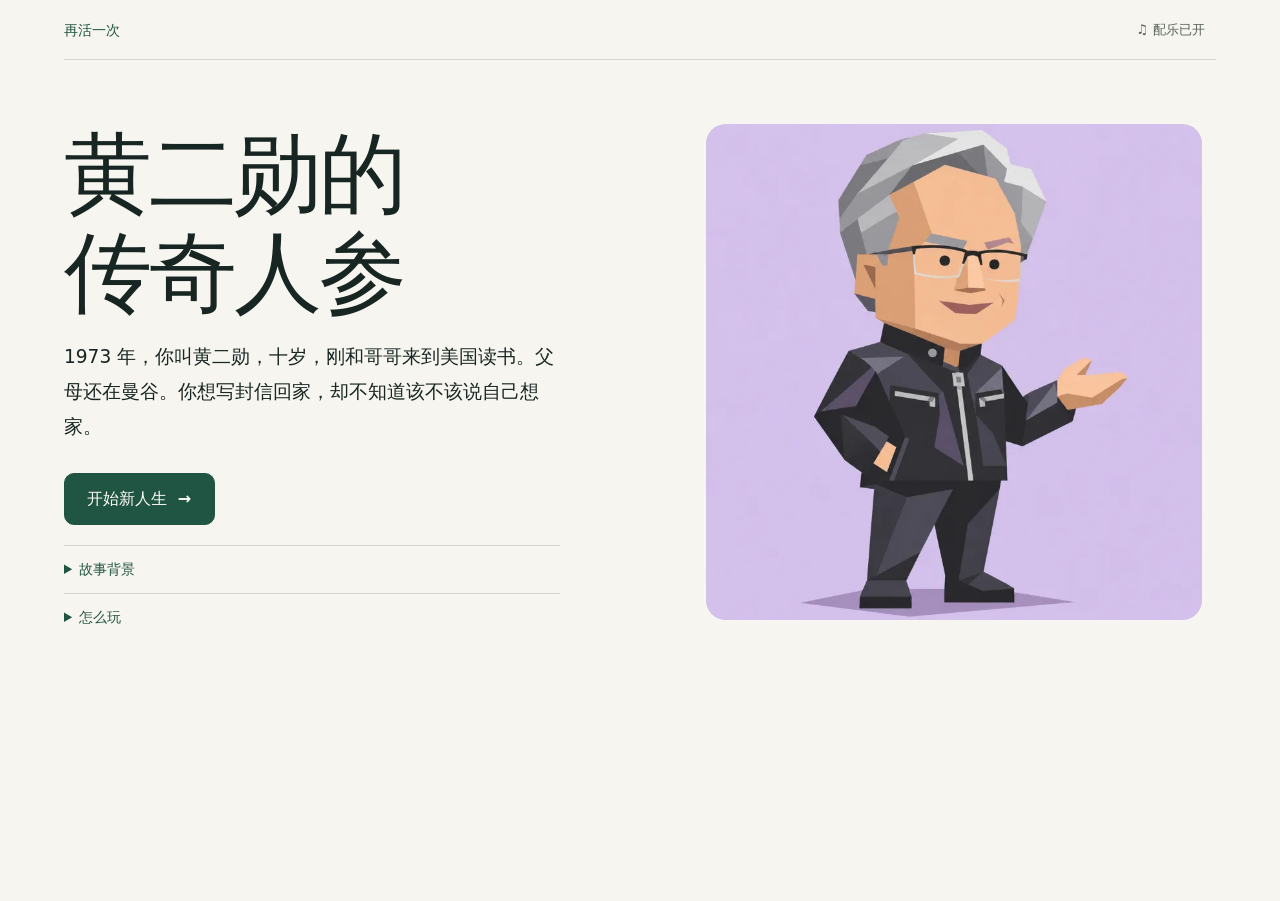
==== commit 2bd1e4ee: "Enable game music by default with a persistent toggle" ====
--- a/index.html
+++ b/index.html
@@ -15,7 +15,7 @@
   <div class="shell">
     <header class="site-header">
       <div id="site-heading"><span class="site-name">再活一次</span></div>
-      <button id="music-toggle" class="btn" type="button" aria-pressed="false" title="UCSL 读博模拟器原配乐">♫ 开启配乐</button>
+      <button id="music-toggle" class="btn" type="button" aria-label="配乐" aria-pressed="true" title="UCSL 读博模拟器原配乐" disabled>♫ 配乐已开</button>
     </header>
     <p id="notice" class="notice" role="status" hidden></p>
     <main id="main" tabindex="-1">
@@ -61,6 +61,6 @@
       retry.addEventListener('click', function () { location.reload(); });
     })();
   </script>
-  <script type="module" id="game-script" src="./game-e1df90e12236.js"></script>
+  <script type="module" id="game-script" src="./game-0115da118bc1.js"></script>
 </body>
 </html>
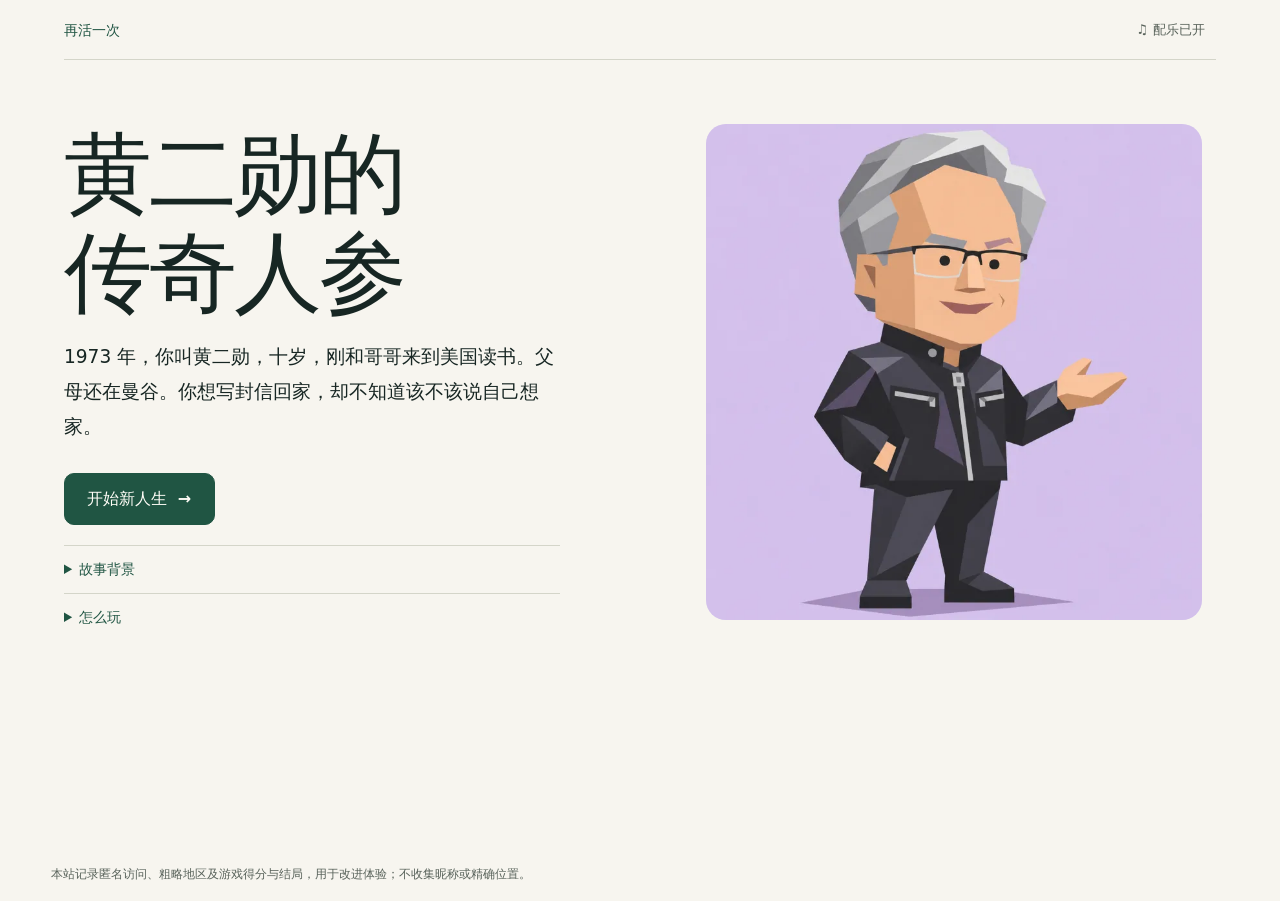
==== commit 3bf31af4: "Add nonblocking anonymous game analytics" ====
--- a/index.html
+++ b/index.html
@@ -6,7 +6,7 @@
   <meta name="theme-color" content="#f7f5ef">
   <meta name="description" content="你叫黄二勋，从十岁开始，经历读书、打工、恋爱和成家。十六站，走到2036年。每次由你来选。">
   <title>黄二勋的传奇人参</title>
-  <link rel="stylesheet" href="./styles.css">
+  <link rel="stylesheet" href="./styles.css?v=f3fc08c0d314">
   <link rel="stylesheet" href="./life-trends.css">
   <link rel="stylesheet" href="./section-emotion.css">
 </head>
@@ -34,6 +34,7 @@
       </div>
       <noscript><p class="loading">请启用 JavaScript 后重新打开本页。</p></noscript>
     </main>
+    <footer style="font-size:12px;color:var(--muted,#62645b);margin:28px 0 16px;line-height:1.6">本站记录匿名访问、粗略地区及游戏得分与结局，用于改进体验；不收集昵称或精确位置。</footer>
   </div>
   <dialog id="modal" aria-labelledby="modal-title">
     <div id="modal-content"></div>
@@ -61,6 +62,6 @@
       retry.addEventListener('click', function () { location.reload(); });
     })();
   </script>
-  <script type="module" id="game-script" src="./game-0115da118bc1.js"></script>
+  <script type="module" id="game-script" src="./game-a7f80e7e28a3.js"></script>
 </body>
 </html>
--- a/styles.css
+++ b/styles.css
@@ -969,8 +969,28 @@
 .plan-feedback .plan-cost { color: var(--muted); font-size: 0.83rem; margin-top: 0.2rem; }
 .reader .plan-dock .turn-bar { flex: 0 0 auto; margin: 0; }
 .reader .plan-dock .btn { font-size: 0.92rem; padding-inline: 1rem; }
-.prep-receipt { border-inline-start: 1px solid var(--outline); padding: 0.2rem 0 0.2rem 0.85rem; margin-top: 1.15rem; }
-.prep-receipt h2 { color: #6f716b; font-size: 0.85rem; font-weight: 400; margin-bottom: 0.4rem; }
+.prep-receipt-trigger {
+  display: inline-flex;
+  align-items: center;
+  justify-content: space-between;
+  gap: 0.75rem;
+  max-width: 100%;
+  min-height: 2.75rem;
+  margin-top: 1.15rem;
+  padding: 0.65rem 0.85rem;
+  border: 0;
+  border-radius: var(--radius);
+  background: #ad3c1d;
+  color: #fffaf1;
+  font-size: 0.9rem;
+  font-weight: 600;
+  line-height: 1.5;
+  text-align: start;
+}
+.prep-receipt-trigger:hover { background: #8b2f17; }
+.prep-receipt-status { flex-shrink: 0; font-size: 0.75rem; font-weight: 400; }
+.prep-receipt-trigger[data-read="true"] { background: #e4e4e2; color: #515453; }
+.prep-receipt-trigger[data-read="true"]:hover { background: #d7d7d5; }
 .prep-receipt p { font-size: 0.95rem; line-height: 1.7; }
 .prep-receipt .prep-effects, .prep-receipt .prep-checkpoint { color: var(--muted); font-size: 0.87rem; margin-top: 0.3rem; }
 .plan-outcomes { margin-top: 0.55rem; }
@@ -1018,11 +1038,15 @@
 [data-era="if"] .choice-row:has(:disabled) { background: #171b29; color: var(--muted); }
 [data-era="if"] .reader .choice-indicator { border-color: #8494aa; }
 [data-era="if"] .reader .choice-row:has(:checked) .choice-indicator { border-color: var(--accent); }
-[data-era="if"] .option-expanded, [data-era="if"] .plan-dock, [data-era="if"] .prep-receipt { border-color: var(--rule); }
+[data-era="if"] .option-expanded, [data-era="if"] .plan-dock { border-color: var(--rule); }
+[data-era="if"] .prep-receipt-trigger { background: #ffb095; color: #52200f; }
+[data-era="if"] .prep-receipt-trigger:hover { background: #ffc4af; }
+[data-era="if"] .prep-receipt-trigger[data-read="true"] { background: #30333a; color: #c7c9cd; }
+[data-era="if"] .prep-receipt-trigger[data-read="true"]:hover { background: #3b3e45; }
 [data-era="if"] .reader .result-paper { --note-muted: #a2aaba; background: #161d2b; border-color: #465068; box-shadow: 0 2px 24px #5dd9da0a; }
 [data-era="if"] .result-paper .scene-after { color: #b7bfcb; }
 [data-era="if"] .result-paper .turn-changes { border-color: var(--rule); }
-[data-era="if"] .prep-receipt h2, [data-era="if"] .supplement-results p > span { color: var(--muted); }
+[data-era="if"] .supplement-results p > span { color: var(--muted); }
 [data-era="if"] .delta-down { color: #ffad9e; }
 [data-era="if"] .delta-up { color: #8ee8ce; }
 [data-era="if"] .candle.up { color: #b7a4f5; }
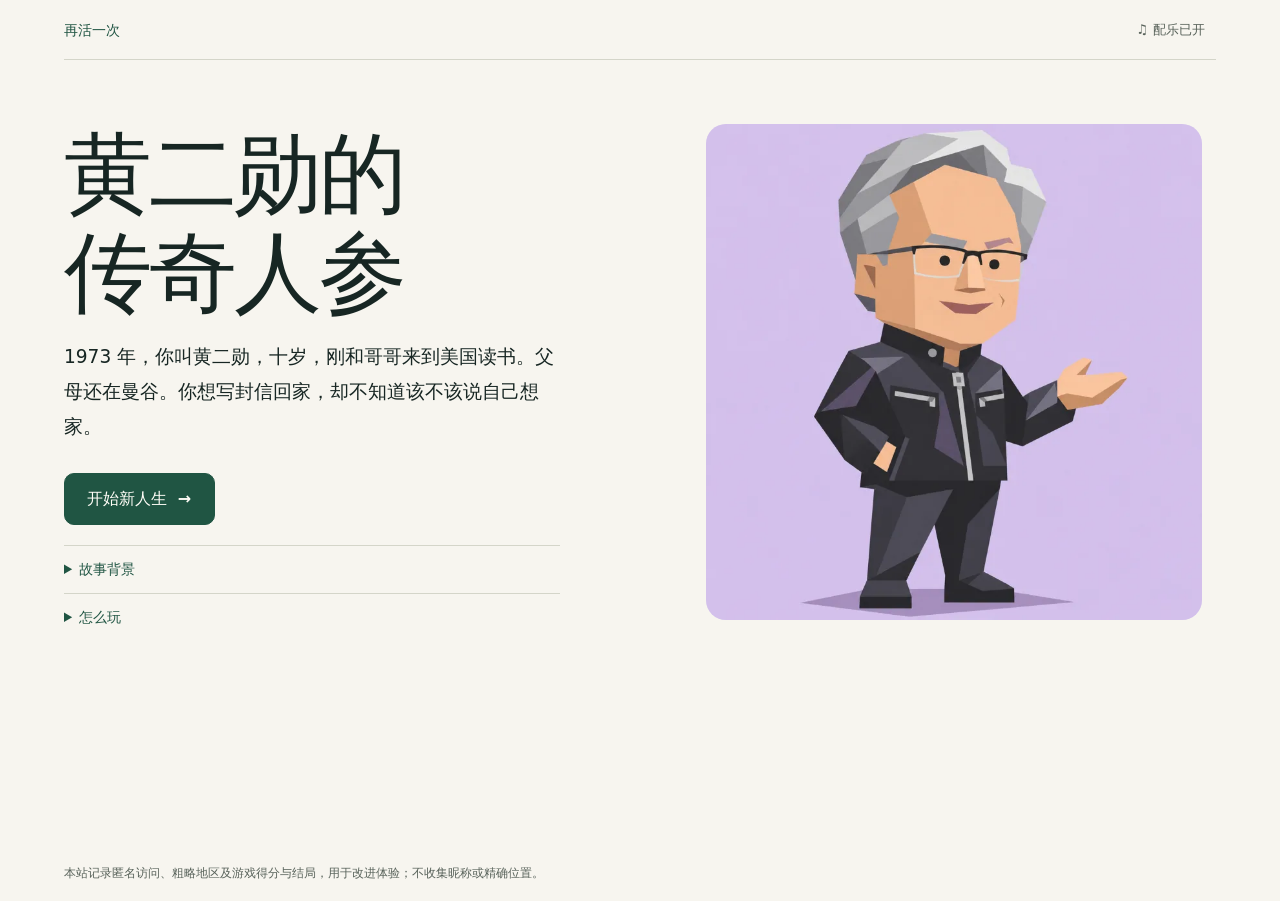
==== commit e6fa17a7: "Improve reading flow and mobile layouts" ====
--- a/index.html
+++ b/index.html
@@ -6,7 +6,7 @@
   <meta name="theme-color" content="#f7f5ef">
   <meta name="description" content="你叫黄二勋，从十岁开始，经历读书、打工、恋爱和成家。十六站，走到2036年。每次由你来选。">
   <title>黄二勋的传奇人参</title>
-  <link rel="stylesheet" href="./styles.css?v=f3fc08c0d314">
+  <link rel="stylesheet" href="./styles.css?v=1142890b56a2">
   <link rel="stylesheet" href="./life-trends.css">
   <link rel="stylesheet" href="./section-emotion.css">
 </head>
@@ -34,7 +34,7 @@
       </div>
       <noscript><p class="loading">请启用 JavaScript 后重新打开本页。</p></noscript>
     </main>
-    <footer style="font-size:12px;color:var(--muted,#62645b);margin:28px 0 16px;line-height:1.6">本站记录匿名访问、粗略地区及游戏得分与结局，用于改进体验；不收集昵称或精确位置。</footer>
+    <footer class="site-footer">本站记录匿名访问、粗略地区及游戏得分与结局，用于改进体验；不收集昵称或精确位置。</footer>
   </div>
   <dialog id="modal" aria-labelledby="modal-title">
     <div id="modal-content"></div>
@@ -62,6 +62,6 @@
       retry.addEventListener('click', function () { location.reload(); });
     })();
   </script>
-  <script type="module" id="game-script" src="./game-a7f80e7e28a3.js"></script>
+  <script type="module" id="game-script" src="./game-461f89598815.js"></script>
 </body>
 </html>
--- a/styles.css
+++ b/styles.css
@@ -980,16 +980,16 @@
   padding: 0.65rem 0.85rem;
   border: 0;
   border-radius: var(--radius);
-  background: #ad3c1d;
+  background: var(--accent);
   color: #fffaf1;
   font-size: 0.9rem;
   font-weight: 600;
   line-height: 1.5;
   text-align: start;
 }
-.prep-receipt-trigger:hover { background: #8b2f17; }
+.prep-receipt-trigger:hover { background: var(--accent-hover); }
 .prep-receipt-status { flex-shrink: 0; font-size: 0.75rem; font-weight: 400; }
-.prep-receipt-trigger[data-read="true"] { background: #e4e4e2; color: #515453; }
+.prep-receipt-trigger[data-read="true"] { background: #e4e4e2; color: #000; }
 .prep-receipt-trigger[data-read="true"]:hover { background: #d7d7d5; }
 .prep-receipt p { font-size: 0.95rem; line-height: 1.7; }
 .prep-receipt .prep-effects, .prep-receipt .prep-checkpoint { color: var(--muted); font-size: 0.87rem; margin-top: 0.3rem; }
@@ -1039,10 +1039,7 @@
 [data-era="if"] .reader .choice-indicator { border-color: #8494aa; }
 [data-era="if"] .reader .choice-row:has(:checked) .choice-indicator { border-color: var(--accent); }
 [data-era="if"] .option-expanded, [data-era="if"] .plan-dock { border-color: var(--rule); }
-[data-era="if"] .prep-receipt-trigger { background: #ffb095; color: #52200f; }
-[data-era="if"] .prep-receipt-trigger:hover { background: #ffc4af; }
-[data-era="if"] .prep-receipt-trigger[data-read="true"] { background: #30333a; color: #c7c9cd; }
-[data-era="if"] .prep-receipt-trigger[data-read="true"]:hover { background: #3b3e45; }
+[data-era="if"] .prep-receipt-trigger:not([data-read="true"]) { color: #112c2c; }
 [data-era="if"] .reader .result-paper { --note-muted: #a2aaba; background: #161d2b; border-color: #465068; box-shadow: 0 2px 24px #5dd9da0a; }
 [data-era="if"] .result-paper .scene-after { color: #b7bfcb; }
 [data-era="if"] .result-paper .turn-changes { border-color: var(--rule); }
@@ -1094,3 +1091,55 @@
 dialog:not(.share-card-modal) .modal-body { min-height: 0; overflow: auto; overscroll-behavior: contain; padding: 0.85rem var(--modal-inset) 1rem; }
 dialog:not(.share-card-modal) #modal-content > .actions { flex: none; border-top: 1px solid var(--rule); padding: 0.5rem var(--modal-inset); margin: 0; }
 dialog[data-kind="state"] .state-heading { margin-top: 0.75rem; }
+
+/* Reading support: quiet defaults, details only for the chosen action. */
+:root { --reading-size: 1.125rem; --reading-leading: 1.9; }
+.reader .scene-story { font-size: var(--reading-size); line-height: var(--reading-leading); max-width: 34em; text-align: start; letter-spacing: 0.015em; }
+.reader .choice-row { min-height: 3.8rem; align-items: start; }
+.reader .option-title { font-size: var(--reading-size); line-height: 1.65; }
+.reader .option-expanded { display: block; border-top: 1px solid var(--rule); margin-top: 0.7rem; padding-top: 0.7rem; }
+.reader .option-description, .reader .option-tradeoff { display: block; font-size: var(--reading-size); line-height: var(--reading-leading); text-align: start; }
+.reader .option-tradeoff { margin-top: 0.65rem; color: var(--muted); }
+.reader .option-effort { margin-top: 0.75rem; font-size: 0.875rem; }
+.reader .option-unavailable { font-size: 0.875rem; }
+.reader .plan-dock, .reader .plan-dock:has(button:enabled) { position: static; }
+.result-more { border-top: 1px solid var(--rule); margin-top: 1.3rem; padding-top: 0.4rem; }
+.result-more > summary { min-height: 2.75rem; padding-block: 0.6rem; cursor: pointer; font-family: system-ui, "PingFang SC", sans-serif; font-size: 1rem; }
+.reader .result-paper { --note-muted: var(--muted); }
+.result-paper .scene-after { color: var(--muted); }
+@media (min-width: 52rem) {
+  .reader .scene-spread { align-items: center; }
+  .reader .scene-art { width: min(100%, 25rem); }
+  .reader .option-grid { align-items: start; }
+}
+@media (max-width: 51.99rem) {
+  .reader .scene-art { width: min(100%, 13.5rem); }
+  .reader .scene-spread { gap: 1rem; }
+}
+@media (max-width: 43.99rem) {
+  .site-header .chapter-name { display: none; }
+  .reader .reader-tools { gap: 0.2rem; }
+  .reader .reader-tools .btn { min-height: 2.75rem; }
+  .reader .plan-dock .btn { min-height: 3rem; }
+  .reader .plan-feedback, .reader .plan-feedback .plan-cost { font-size: 0.95rem; }
+}
+@media (forced-colors: active) {
+  .reader .choice-row:has(:checked) { outline: 2px solid Highlight; }
+}
+/* Enabling Submit changes its foreground and background together. */
+.reader .plan-dock .btn { transition: none; }
+
+.site-footer { width: min(100%, 72rem); margin: 1.75rem auto 1rem; color: var(--muted); font-size: 0.75rem; line-height: 1.75; }
+/* Keep the card's actions reachable in short viewports and clear of phone insets. */
+.share-card-modal { --card-space: max(1rem, env(safe-area-inset-top), env(safe-area-inset-bottom)); max-height: calc(100dvh - var(--card-space) * 2); }
+.share-card-modal #modal-content { max-height: calc(100dvh - var(--card-space) * 2 - 2px); }
+.share-card-modal .modal-body { overscroll-behavior: contain; }
+@media (max-width: 380px) {
+  .share-card-footer .actions { display: grid; grid-template-columns: auto 1fr; }
+  .share-card-footer .actions > :last-child:nth-child(3) { grid-column: 1 / -1; }
+}
+@media (max-height: 480px) {
+  .share-card-modal .modal-head { padding-block: 0.65rem; }
+  .share-card-footer { padding-block: 0.5rem; }
+  .share-card-footer .actions { margin-top: 0.35rem; }
+}
